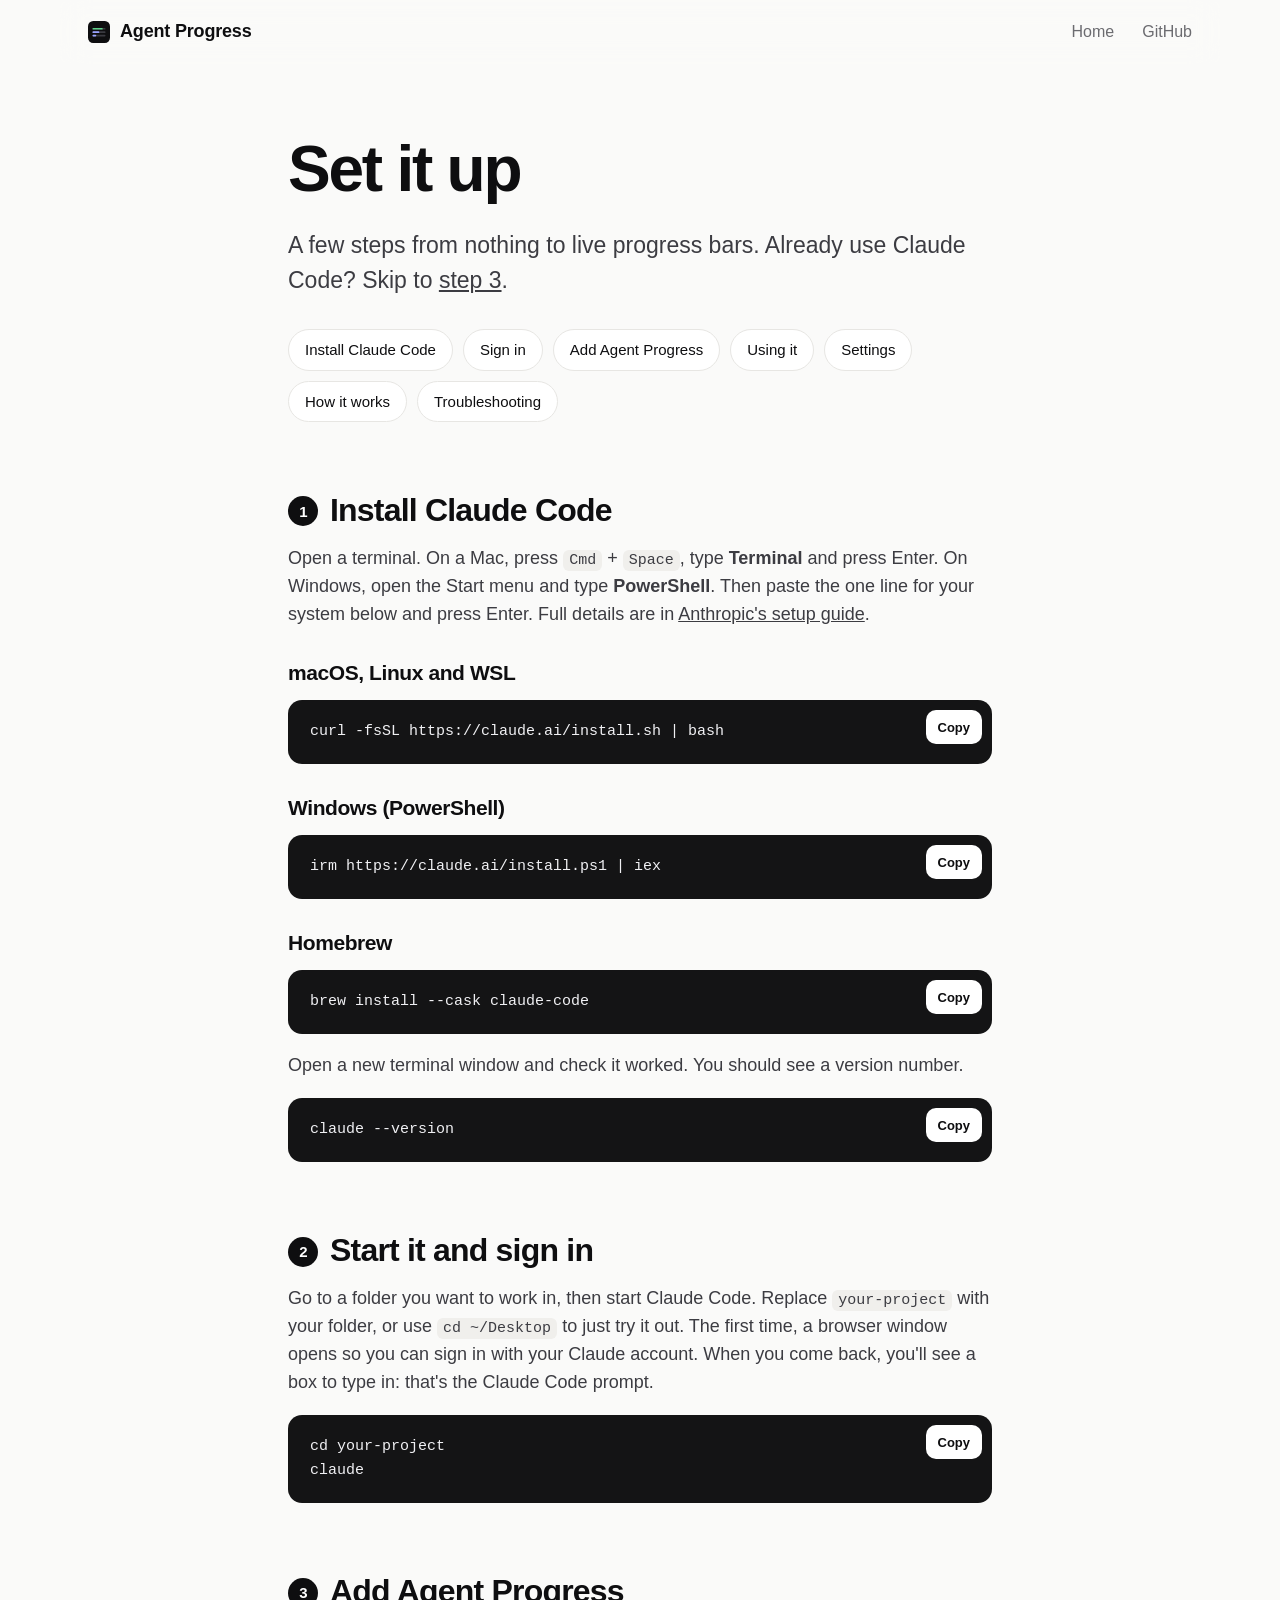
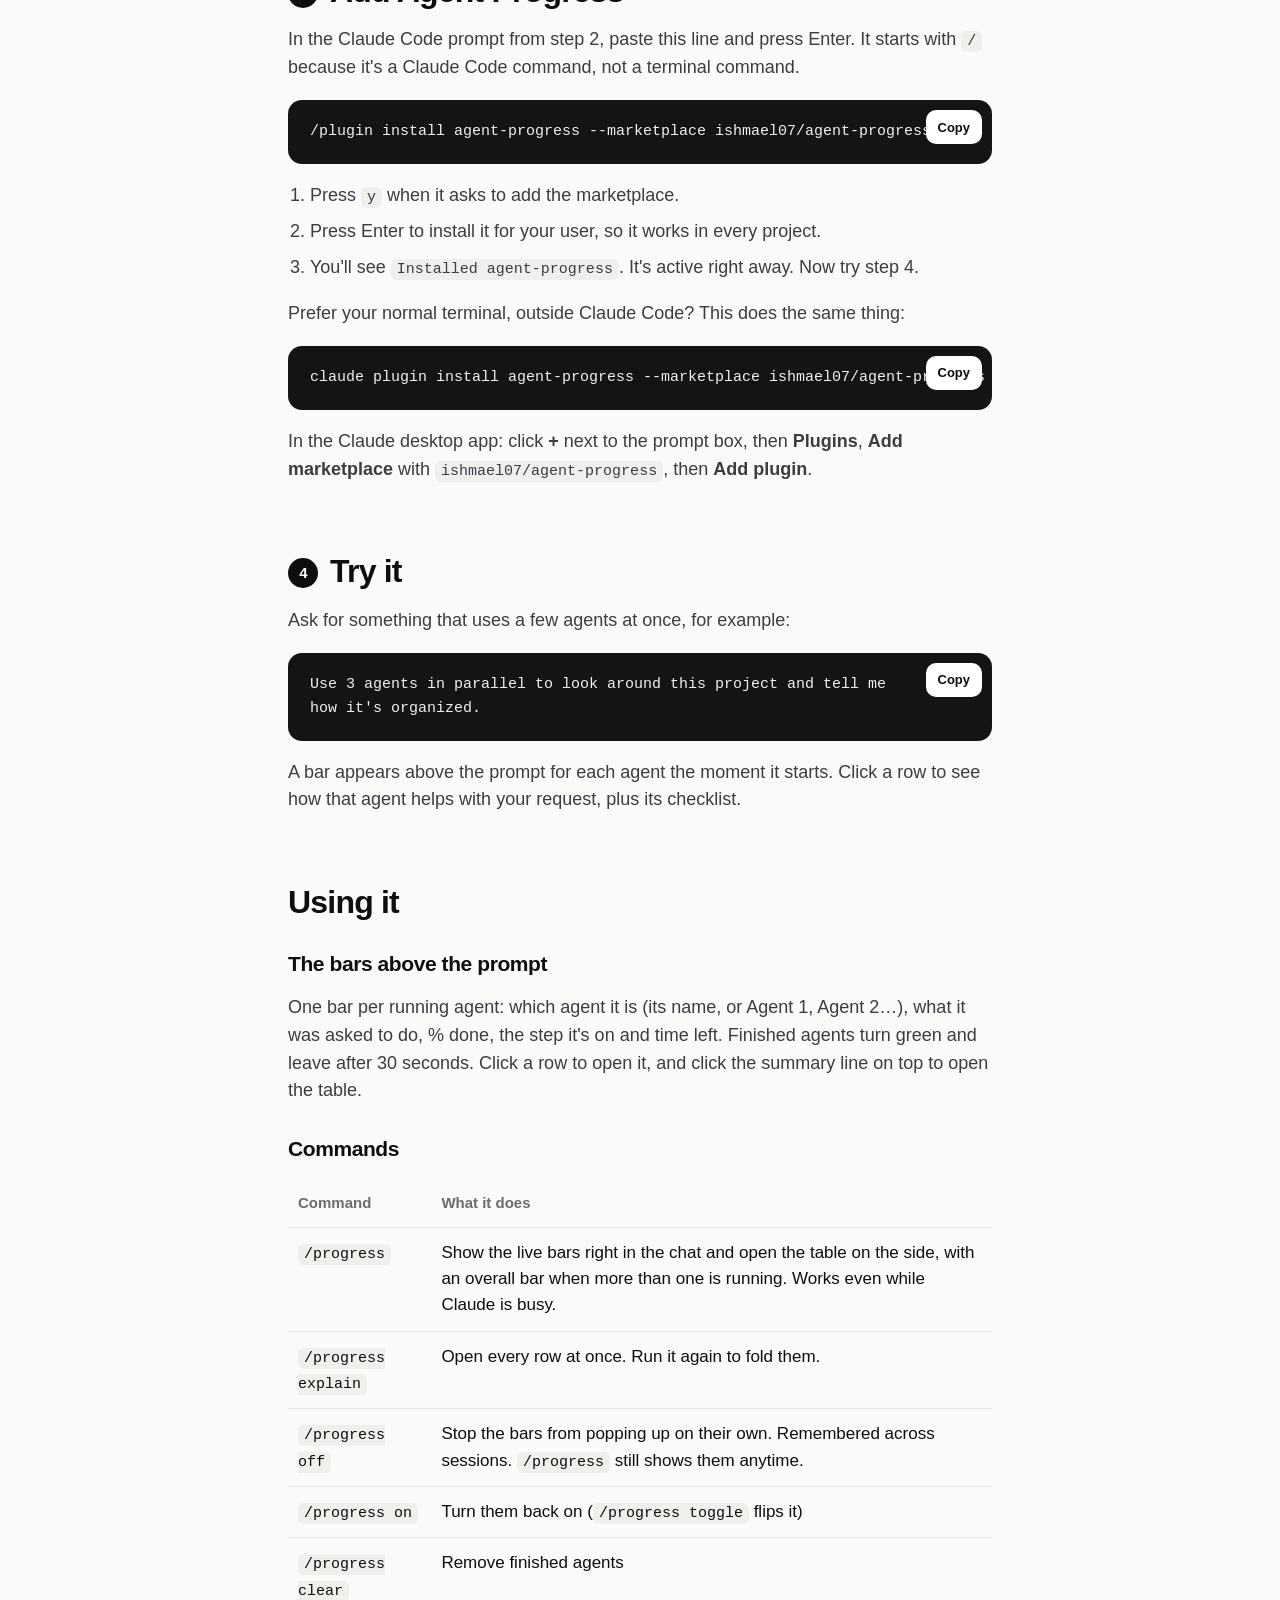
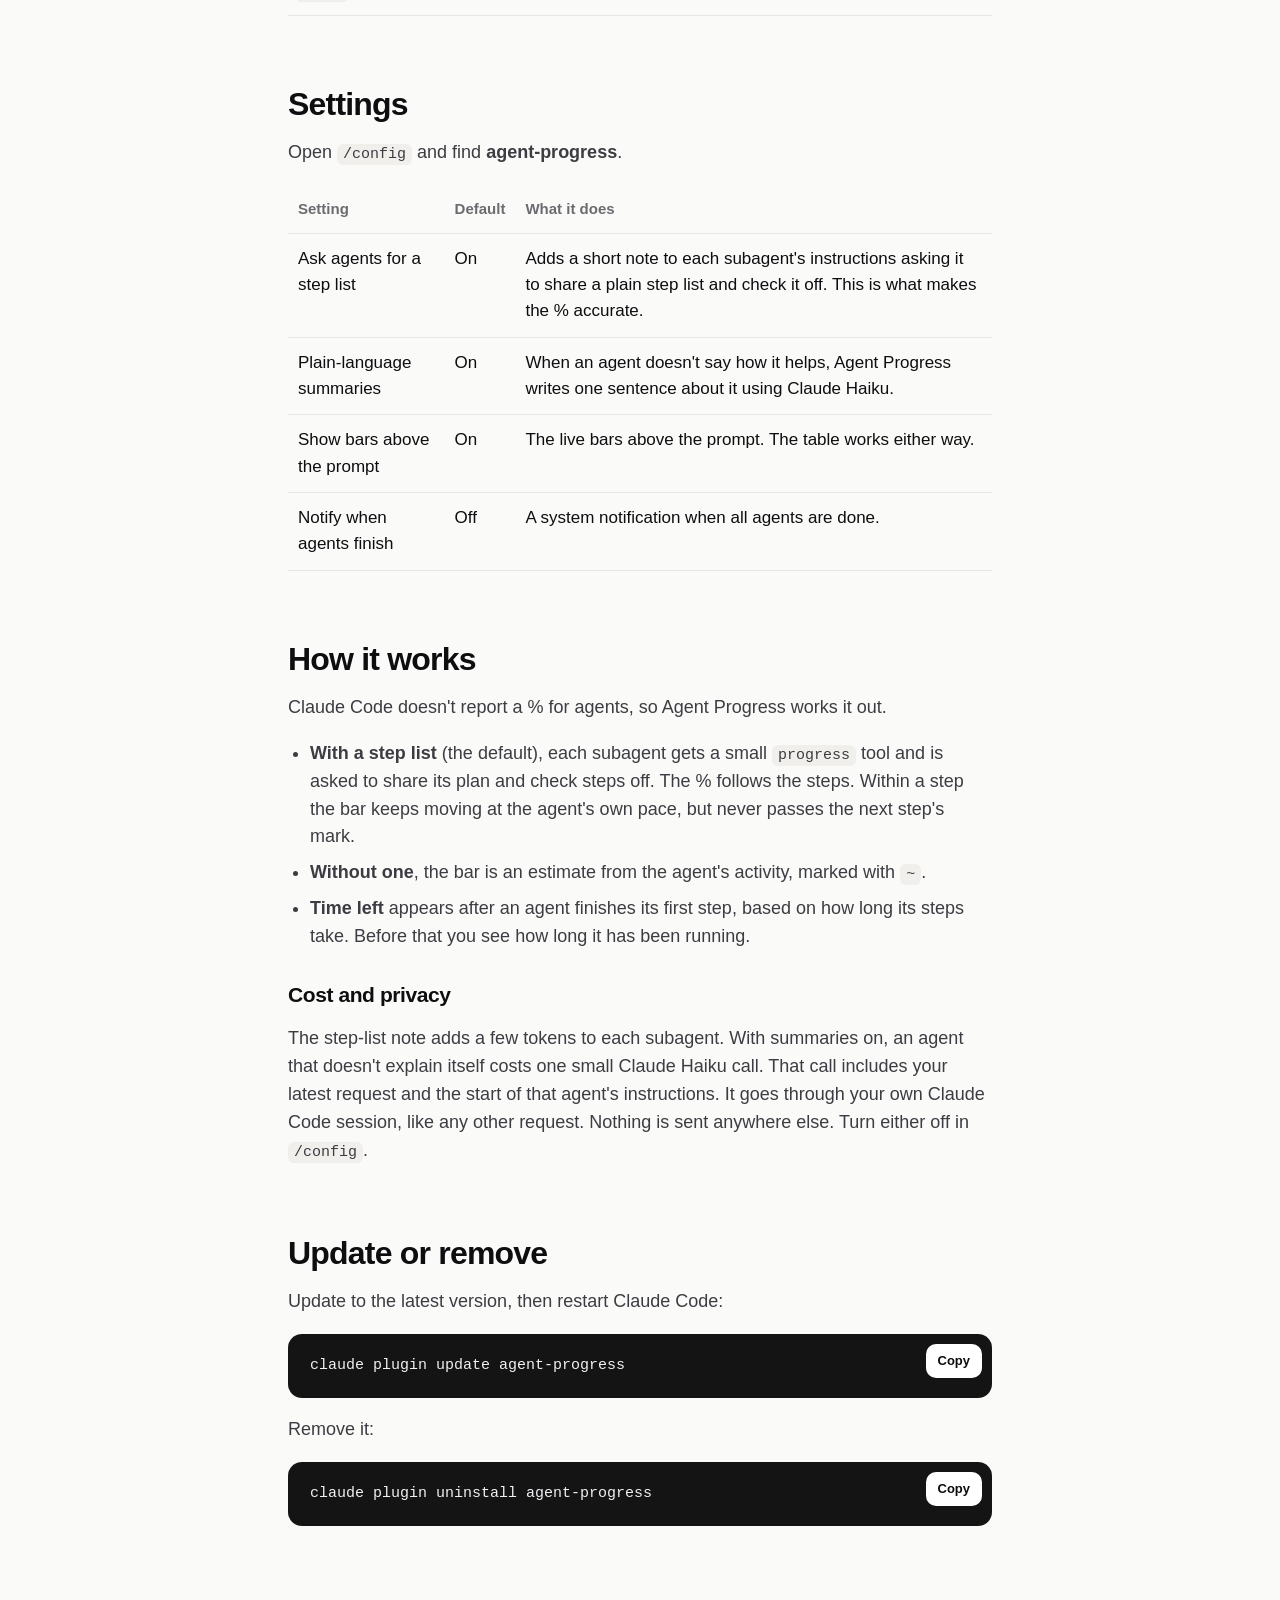
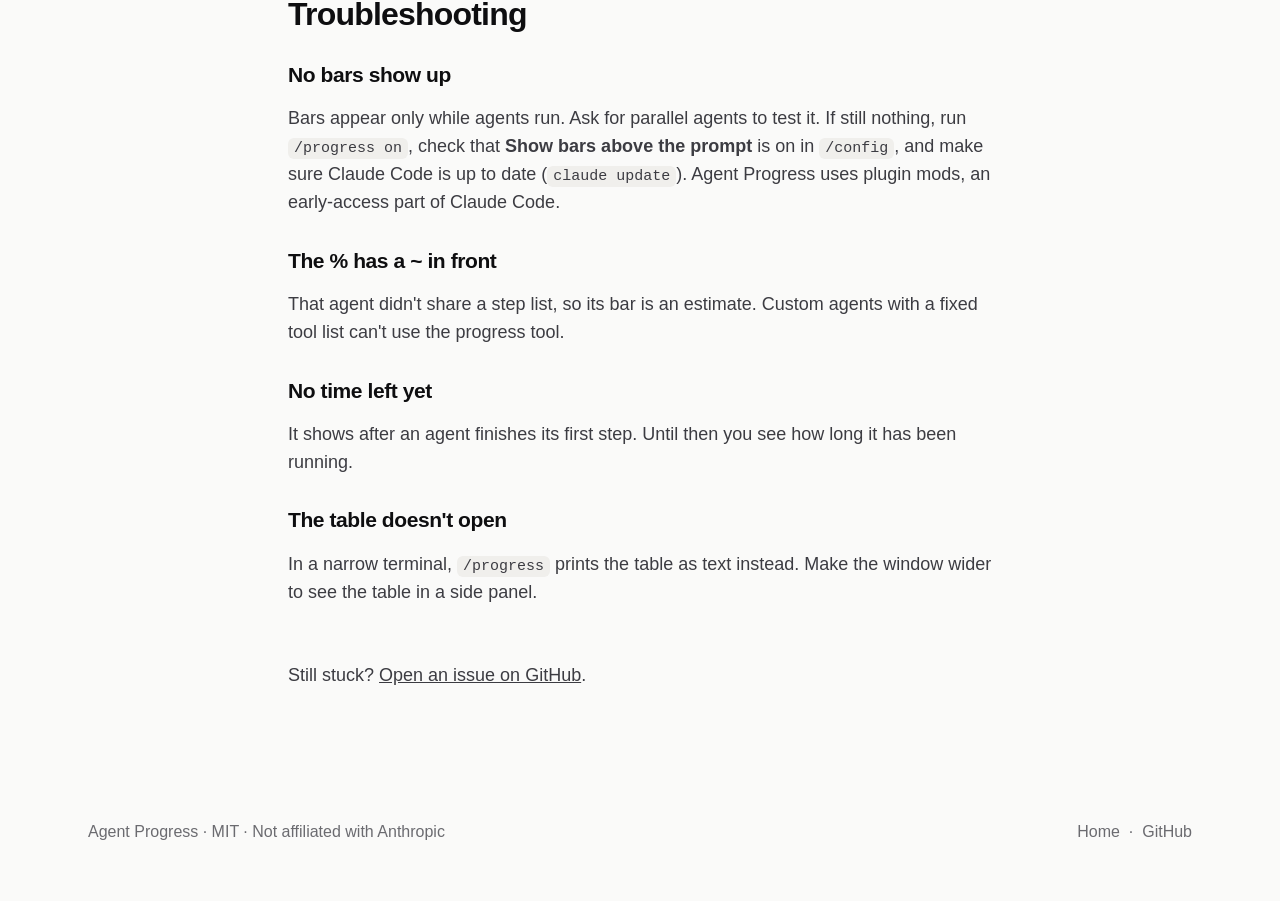
==== site/setup.html @ 8e09637d "Agent Progress 1.1.0 Labels for every agent, timestamps, a cleaner table that follows your terminal'" ====
<!doctype html>
<html lang="en">
<head>
  <meta charset="utf-8">
  <meta name="viewport" content="width=device-width, initial-scale=1">
  <title>Setup · Agent Progress</title>
  <meta name="description" content="Set up Agent Progress for Claude Code from scratch: install, try it, commands, settings and troubleshooting.">
  <link rel="icon" href="assets/mark.svg" type="image/svg+xml">
  <link rel="stylesheet" href="assets/style.css">
</head>
<body>
  <nav class="nav">
    <a class="brand" href="./"><img class="brand-mark" src="assets/mark.svg" alt=""> Agent Progress</a>
    <div class="nav-links">
      <a href="./">Home</a>
      <a href="https://github.com/ishmael07/agent-progress">GitHub</a>
    </div>
  </nav>

  <main class="doc">
    <h1 class="reveal">Set it up</h1>
    <p class="lede reveal d1">A few steps from nothing to live progress bars. Already use Claude Code? Skip to <a href="#add">step 3</a>.</p>
    <div class="toc reveal d2">
      <a href="#claude">Install Claude Code</a>
      <a href="#signin">Sign in</a>
      <a href="#add">Add Agent Progress</a>
      <a href="#use">Using it</a>
      <a href="#settings">Settings</a>
      <a href="#how">How it works</a>
      <a href="#help">Troubleshooting</a>
    </div>

    <h2 id="claude"><span class="step-n">1</span>Install Claude Code</h2>
    <p>Open a terminal. On a Mac, press <code>Cmd</code> + <code>Space</code>, type <b>Terminal</b> and press Enter. On Windows, open the Start menu and type <b>PowerShell</b>. Then paste the one line for your system below and press Enter. Full details are in <a href="https://code.claude.com/docs/en/setup">Anthropic's setup guide</a>.</p>
    <h3>macOS, Linux and WSL</h3>
    <pre><code>curl -fsSL https://claude.ai/install.sh | bash</code><button class="copy" data-copy>Copy</button></pre>
    <h3>Windows (PowerShell)</h3>
    <pre><code>irm https://claude.ai/install.ps1 | iex</code><button class="copy" data-copy>Copy</button></pre>
    <h3>Homebrew</h3>
    <pre><code>brew install --cask claude-code</code><button class="copy" data-copy>Copy</button></pre>
    <p>Open a new terminal window and check it worked. You should see a version number.</p>
    <pre><code>claude --version</code><button class="copy" data-copy>Copy</button></pre>

    <h2 id="signin"><span class="step-n">2</span>Start it and sign in</h2>
    <p>Go to a folder you want to work in, then start Claude Code. Replace <code>your-project</code> with your folder, or use <code>cd ~/Desktop</code> to just try it out. The first time, a browser window opens so you can sign in with your Claude account. When you come back, you'll see a box to type in: that's the Claude Code prompt.</p>
    <pre><code>cd your-project
claude</code><button class="copy" data-copy>Copy</button></pre>

    <h2 id="add"><span class="step-n">3</span>Add Agent Progress</h2>
    <p>In the Claude Code prompt from step 2, paste this line and press Enter. It starts with <code>/</code> because it's a Claude Code command, not a terminal command.</p>
    <pre><code>/plugin install agent-progress --marketplace ishmael07/agent-progress</code><button class="copy" data-copy>Copy</button></pre>
    <ol>
      <li>Press <code>y</code> when it asks to add the marketplace.</li>
      <li>Press Enter to install it for your user, so it works in every project.</li>
      <li>You'll see <code>Installed agent-progress</code>. It's active right away. Now try step 4.</li>
    </ol>
    <p>Prefer your normal terminal, outside Claude Code? This does the same thing:</p>
    <pre><code>claude plugin install agent-progress --marketplace ishmael07/agent-progress</code><button class="copy" data-copy>Copy</button></pre>
    <p>In the Claude desktop app: click <b>+</b> next to the prompt box, then <b>Plugins</b>, <b>Add marketplace</b> with <code>ishmael07/agent-progress</code>, then <b>Add plugin</b>.</p>

    <h2 id="try"><span class="step-n">4</span>Try it</h2>
    <p>Ask for something that uses a few agents at once, for example:</p>
    <pre class="wrap-text"><code>Use 3 agents in parallel to look around this project and tell me how it's organized.</code><button class="copy" data-copy>Copy</button></pre>
    <p>A bar appears above the prompt for each agent the moment it starts. Click a row to see how that agent helps with your request, plus its checklist.</p>

    <h2 id="use">Using it</h2>
    <h3>The bars above the prompt</h3>
    <p>One bar per running agent: which agent it is (its name, or Agent 1, Agent 2…), what it was asked to do, % done, the step it's on and time left. Finished agents turn green and leave after 30 seconds. Click a row to open it, and click the summary line on top to open the table.</p>
    <h3>Commands</h3>
    <table>
      <tr><th>Command</th><th>What it does</th></tr>
      <tr><td><code>/progress</code></td><td>Show the live bars right in the chat and open the table on the side, with an overall bar when more than one is running. Works even while Claude is busy.</td></tr>
      <tr><td><code>/progress explain</code></td><td>Open every row at once. Run it again to fold them.</td></tr>
      <tr><td><code>/progress off</code></td><td>Stop the bars from popping up on their own. Remembered across sessions. <code>/progress</code> still shows them anytime.</td></tr>
      <tr><td><code>/progress on</code></td><td>Turn them back on (<code>/progress toggle</code> flips it)</td></tr>
      <tr><td><code>/progress clear</code></td><td>Remove finished agents</td></tr>
    </table>

    <h2 id="settings">Settings</h2>
    <p>Open <code>/config</code> and find <b>agent-progress</b>.</p>
    <table>
      <tr><th>Setting</th><th>Default</th><th>What it does</th></tr>
      <tr><td>Ask agents for a step list</td><td>On</td><td>Adds a short note to each subagent's instructions asking it to share a plain step list and check it off. This is what makes the % accurate.</td></tr>
      <tr><td>Plain-language summaries</td><td>On</td><td>When an agent doesn't say how it helps, Agent Progress writes one sentence about it using Claude Haiku.</td></tr>
      <tr><td>Show bars above the prompt</td><td>On</td><td>The live bars above the prompt. The table works either way.</td></tr>
      <tr><td>Notify when agents finish</td><td>Off</td><td>A system notification when all agents are done.</td></tr>
    </table>

    <h2 id="how">How it works</h2>
    <p>Claude Code doesn't report a % for agents, so Agent Progress works it out.</p>
    <ul>
      <li><b>With a step list</b> (the default), each subagent gets a small <code>progress</code> tool and is asked to share its plan and check steps off. The % follows the steps. Within a step the bar keeps moving at the agent's own pace, but never passes the next step's mark.</li>
      <li><b>Without one</b>, the bar is an estimate from the agent's activity, marked with <code>~</code>.</li>
      <li><b>Time left</b> appears after an agent finishes its first step, based on how long its steps take. Before that you see how long it has been running.</li>
    </ul>
    <h3>Cost and privacy</h3>
    <p>The step-list note adds a few tokens to each subagent. With summaries on, an agent that doesn't explain itself costs one small Claude Haiku call. That call includes your latest request and the start of that agent's instructions. It goes through your own Claude Code session, like any other request. Nothing is sent anywhere else. Turn either off in <code>/config</code>.</p>

    <h2 id="update">Update or remove</h2>
    <p>Update to the latest version, then restart Claude Code:</p>
    <pre><code>claude plugin update agent-progress</code><button class="copy" data-copy>Copy</button></pre>
    <p>Remove it:</p>
    <pre><code>claude plugin uninstall agent-progress</code><button class="copy" data-copy>Copy</button></pre>

    <h2 id="help">Troubleshooting</h2>
    <h3>No bars show up</h3>
    <p>Bars appear only while agents run. Ask for parallel agents to test it. If still nothing, run <code>/progress on</code>, check that <b>Show bars above the prompt</b> is on in <code>/config</code>, and make sure Claude Code is up to date (<code>claude update</code>). Agent Progress uses plugin mods, an early-access part of Claude Code.</p>
    <h3>The % has a ~ in front</h3>
    <p>That agent didn't share a step list, so its bar is an estimate. Custom agents with a fixed tool list can't use the progress tool.</p>
    <h3>No time left yet</h3>
    <p>It shows after an agent finishes its first step. Until then you see how long it has been running.</p>
    <h3>The table doesn't open</h3>
    <p>In a narrow terminal, <code>/progress</code> prints the table as text instead. Make the window wider to see the table in a side panel.</p>
    <p style="margin-top:56px">Still stuck? <a href="https://github.com/ishmael07/agent-progress/issues">Open an issue on GitHub</a>.</p>
  </main>

  <footer>
    <div class="wrap">
      <span>Agent Progress · MIT · Not affiliated with Anthropic</span>
      <span><a href="./">Home</a> &nbsp;·&nbsp; <a href="https://github.com/ishmael07/agent-progress">GitHub</a></span>
    </div>
  </footer>
  <script src="assets/site.js"></script>
</body>
</html>
---- site/assets/style.css ----
/* Agent Progress — site styles. Light, quiet, big type; the terminal is the only dark thing. */

:root {
  --bg: #fafaf9;
  --ink: #0e0e10;
  --muted: #6b6b70;
  --line: #e7e6e3;
  --accent: #4b5bff;
  --accent-ink: #ffffff;
  --card: #ffffff;
  --term: #141415;
  --term-bar: #232325;
  --t-text: #e8e8ea;
  --t-dim: #8d8d94;
  --t-faint: #5c5c63;
  --t-track: #3a3a40;
  --t-blue: #9aa2ff;
  --t-green: #5fd28b;
  --t-amber: #f2c14e;
  --t-red: #ff7a7a;
  --radius: 14px;
  --sans: -apple-system, BlinkMacSystemFont, "SF Pro Display", "Inter", "Segoe UI", Roboto, sans-serif;
  --mono: ui-monospace, "SF Mono", SFMono-Regular, Menlo, Consolas, monospace;
  --ease: cubic-bezier(0.22, 1, 0.36, 1);
}

* { box-sizing: border-box; }
html { scroll-behavior: smooth; -webkit-text-size-adjust: 100%; }
body {
  margin: 0;
  background: var(--bg);
  color: var(--ink);
  font: 18px/1.55 var(--sans);
  -webkit-font-smoothing: antialiased;
  text-rendering: optimizeLegibility;
}
a { color: inherit; }
img { max-width: 100%; display: block; }
::selection { background: rgba(75, 91, 255, 0.18); }

/* ---------- nav ---------- */
.nav {
  position: sticky; top: 0; z-index: 20;
  display: flex; align-items: center; justify-content: space-between;
  max-width: 1160px; margin: 0 auto; padding: 18px 28px;
  background: rgba(250, 250, 249, 0.82);
  backdrop-filter: saturate(180%) blur(14px);
  -webkit-backdrop-filter: saturate(180%) blur(14px);
}
.brand { display: flex; align-items: center; gap: 10px; font-weight: 650; text-decoration: none; letter-spacing: -0.01em; white-space: nowrap; }
.brand-mark { width: 22px; height: 22px; }
.nav-links { display: flex; gap: 28px; font-size: 16px; }
.nav-links a { text-decoration: none; color: var(--muted); transition: color 0.2s; }
.nav-links a:hover { color: var(--ink); }

/* ---------- layout ---------- */
.wrap { max-width: 1160px; margin: 0 auto; padding-left: 28px; padding-right: 28px; }
section { padding: 120px 0; }
.center { text-align: center; }

h1, h2, h3 { margin: 0; letter-spacing: -0.035em; line-height: 1.04; font-weight: 680; }
h1 { font-size: clamp(46px, 7.4vw, 92px); }
h2 { font-size: clamp(36px, 5vw, 60px); }
h3 { font-size: 28px; letter-spacing: -0.02em; line-height: 1.15; }
.lede { font-size: clamp(19px, 2vw, 23px); color: var(--muted); max-width: 680px; margin: 26px auto 0; line-height: 1.5; }

/* ---------- hero ---------- */
.hero { padding: 72px 0 40px; }
.hero h1 .soft { color: var(--muted); }
.actions { display: flex; gap: 14px; justify-content: center; flex-wrap: wrap; margin-top: 40px; }
.btn {
  display: inline-flex; align-items: center; gap: 10px;
  height: 52px; padding: 0 26px; border-radius: 999px;
  font: 600 17px/1 var(--sans); text-decoration: none; cursor: pointer;
  border: 1px solid transparent;
  transition: transform 0.25s var(--ease), box-shadow 0.25s var(--ease), background 0.2s;
}
.btn:hover { transform: translateY(-1px); }
.btn:active { transform: translateY(0) scale(0.98); }
.btn-primary { background: var(--ink); color: #fff; box-shadow: 0 6px 20px rgba(14, 14, 16, 0.18); }
.btn-primary:hover { box-shadow: 0 10px 28px rgba(14, 14, 16, 0.22); }
.btn-ghost { background: var(--card); border-color: var(--line); color: var(--ink); }
.btn svg { width: 18px; height: 18px; }

/* ---------- the terminal ---------- */
.stage { position: relative; margin: 64px auto 0; max-width: 1120px; }
.stage::before {
  content: ""; position: absolute; inset: 8% 6% -6%;
  background: radial-gradient(60% 60% at 50% 40%, rgba(75, 91, 255, 0.16), transparent 70%);
  filter: blur(30px); z-index: -1;
}
.term {
  background: var(--term);
  border-radius: 16px;
  box-shadow: 0 1px 0 rgba(255,255,255,0.06) inset, 0 40px 90px -20px rgba(14, 14, 16, 0.42), 0 0 0 1px rgba(14,14,16,0.08);
  overflow: hidden;
  color: var(--t-text);
  font: 13.5px/1.62 var(--mono);
  text-align: left;
}
.term-bar {
  height: 40px; display: flex; align-items: center; position: relative;
  background: var(--term-bar);
  border-bottom: 1px solid rgba(0,0,0,0.5);
}
.lights { display: flex; gap: 8px; padding-left: 16px; }
.lights i { width: 12px; height: 12px; border-radius: 50%; display: block; }
.lights i:nth-child(1) { background: #ff5f57; }
.lights i:nth-child(2) { background: #febc2e; }
.lights i:nth-child(3) { background: #28c840; }
.term-title { position: absolute; left: 0; right: 0; text-align: center; font: 500 13px var(--sans); color: #a4a4aa; pointer-events: none; }

.term-body { display: grid; grid-template-columns: 1fr; height: 520px; }
.term-body.split { grid-template-columns: minmax(0, 1.25fr) minmax(0, 1fr); }
.col { padding: 18px 20px; min-width: 0; display: flex; flex-direction: column; }
.col + .col { border-left: 1px solid #2f2f34; }
.log { flex: 1; overflow: hidden; display: flex; flex-direction: column; justify-content: flex-end; gap: 10px; }
.log .ln { opacity: 0; transform: translateY(6px); transition: opacity 0.5s var(--ease), transform 0.5s var(--ease); white-space: pre-wrap; }
.log .ln.in { opacity: 1; transform: none; }
.ln .dot { color: var(--t-green); }
.ln .you { color: var(--t-text); }
.ln .tree { color: var(--t-dim); }
.ln b { font-weight: 650; }

.band { margin-top: 14px; min-height: 0; }
.prompt { margin-top: 12px; padding-top: 10px; border-top: 1px solid #333338; color: var(--t-dim); display: flex; gap: 8px; }
.caret { display: inline-block; width: 8px; height: 17px; background: #cfcfd4; vertical-align: -3px; animation: blink 1.1s steps(1) infinite; }
@keyframes blink { 50% { opacity: 0; } }

.r { white-space: pre; overflow: hidden; text-overflow: ellipsis; cursor: pointer; border-radius: 6px; padding: 0 4px; margin: 0 -4px; transition: background 0.15s; }
.r:hover { background: rgba(255,255,255,0.05); }
.r.hot { background: rgba(255,255,255,0.08); }
.sub { white-space: pre-wrap; padding-left: 2ch; color: var(--t-text); }
.sub i { color: #d7d7dc; }
.head { color: var(--t-dim); white-space: pre; cursor: pointer; }

.pbar { display: inline-block; height: 1.08em; vertical-align: -0.2em; background: var(--t-track); position: relative; overflow: hidden; }
.pfill { display: block; height: 100%; background: currentColor; position: relative; overflow: hidden; transition: width 0.25s linear; }
.pfill.moving::after { content: ""; position: absolute; inset: 0; width: 40%; background: linear-gradient(90deg, transparent, rgba(0,0,0,0.28), transparent); animation: glint 1.6s linear infinite; }
@keyframes glint { from { transform: translateX(-100%); } to { transform: translateX(250%); } }
.c-blue { color: var(--t-blue); } .c-green { color: var(--t-green); } .c-amber { color: var(--t-amber); }
.c-red { color: var(--t-red); } .c-dim { color: var(--t-dim); } .c-faint { color: var(--t-faint); } .c-track { color: var(--t-track); }
.c-bold { font-weight: 650; color: #f4f4f6; }

.pane-h { display: flex; justify-content: space-between; font-weight: 650; color: #f4f4f6; }
.pane-h span { color: var(--t-dim); font-weight: 400; }
.rule { height: 1px; background: #34343a; margin: 8px 0 14px; }
.card { margin-bottom: 14px; }
.card .r { display: flex; justify-content: space-between; gap: 12px; }
.card .t { overflow: hidden; text-overflow: ellipsis; }
.card .line2 { white-space: pre; padding-left: 4ch; overflow: hidden; }
.card .detail { padding-left: 4ch; white-space: pre-wrap; }

.toast {
  position: absolute; right: 18px; bottom: 18px;
  background: #2b2b30; color: #ededf0; border: 1px solid #3b3b42;
  border-radius: 10px; padding: 9px 14px; font: 13px var(--mono);
  opacity: 0; transform: translateY(8px); transition: opacity 0.45s var(--ease), transform 0.45s var(--ease);
  box-shadow: 0 10px 30px rgba(0,0,0,0.35);
}
.toast.on { opacity: 1; transform: none; }
.term-wrap { position: relative; }

.cursor {
  position: absolute; width: 18px; height: 18px; pointer-events: none; z-index: 3;
  opacity: 0; transition: opacity 0.3s, transform 0.9s var(--ease);
  filter: drop-shadow(0 2px 3px rgba(0,0,0,0.5));
}
.cursor.on { opacity: 1; }
.ripple { position: absolute; width: 26px; height: 26px; margin: -13px 0 0 -13px; border-radius: 50%; border: 2px solid rgba(255,255,255,0.7); pointer-events: none; animation: ripple 0.6s var(--ease) forwards; z-index: 3; }
@keyframes ripple { from { transform: scale(0.3); opacity: 1; } to { transform: scale(1.6); opacity: 0; } }

/* ---------- features ---------- */
.features { display: grid; grid-template-columns: repeat(3, 1fr); gap: 56px; margin-top: 72px; text-align: left; }
.feature .num { font: 600 15px var(--mono); color: var(--accent); }
.feature h3 { margin-top: 14px; }
.feature p { color: var(--muted); margin: 14px 0 0; font-size: 18px; }

/* ---------- commands ---------- */
.cmds { max-width: 860px; margin: 56px auto 0; text-align: left; border-top: 1px solid var(--line); }
.cmdrow { display: grid; grid-template-columns: 220px 1fr; gap: 28px; align-items: baseline; padding: 20px 4px; border-bottom: 1px solid var(--line); font-size: 18px; color: #3c3c42; }
.cmdrow code { justify-self: start; font: 15.5px var(--mono); color: var(--ink); background: #efeeeb; padding: 5px 11px; border-radius: 8px; }
.cmdrow code.click { font-family: var(--sans); font-weight: 600; }
.cmdrow code.inline { padding: 2px 7px; font-size: 14.5px; }

/* ---------- before / after ---------- */
.versions { display: grid; grid-template-columns: 1fr 1fr; gap: 28px; margin-top: 64px; align-items: start; }
.shot { background: var(--card); border: 1px solid var(--line); border-radius: 20px; padding: 14px; box-shadow: 0 20px 50px -30px rgba(14,14,16,0.25); }
.shot img { border-radius: 10px; width: 100%; }
.shot .tag { display: flex; justify-content: space-between; align-items: baseline; padding: 6px 6px 14px; }
.shot .tag b { font-size: 22px; letter-spacing: -0.02em; }
.shot .tag span { color: var(--muted); font-size: 16px; }
.changes { max-width: 760px; margin: 56px auto 0; display: grid; gap: 18px; text-align: left; }
.changes div { display: grid; grid-template-columns: 28px 1fr; gap: 10px; font-size: 19px; }
.changes div::before { content: "✓"; color: var(--accent); font-weight: 700; }
.changes span { color: var(--muted); }

/* ---------- install ---------- */
.install { background: var(--ink); color: #fff; border-radius: 32px; padding: 88px 56px; margin: 0 28px; }
.install h2 { color: #fff; }
.install .lede { color: #a7a7ae; }
.cmd {
  display: flex; align-items: center; gap: 14px; justify-content: space-between;
  max-width: 940px; margin: 44px auto 0; padding: 16px 16px 16px 24px;
  background: #1d1d21; border: 1px solid #2f2f35; border-radius: 16px;
  font: 16px var(--mono); color: #f0f0f3; text-align: left;
}
.cmd code { overflow-x: auto; white-space: nowrap; scrollbar-width: none; }
.cmd code::-webkit-scrollbar { display: none; }
.cmd .p { color: #7f86ff; margin-right: 10px; user-select: none; }
.copy {
  flex: none; height: 42px; padding: 0 18px; border-radius: 10px; border: 0; cursor: pointer;
  background: #fff; color: var(--ink); font: 600 15px var(--sans);
  transition: transform 0.2s var(--ease), background 0.2s;
}
.copy:hover { transform: translateY(-1px); }
.copy.done { background: var(--t-green); color: #08240f; }
.steps { display: grid; grid-template-columns: repeat(3, 1fr); gap: 28px; max-width: 900px; margin: 56px auto 0; text-align: left; }
.steps div { border-top: 1px solid #2f2f35; padding-top: 18px; color: #c9c9cf; font-size: 17px; }
.steps b { display: block; color: #fff; font-size: 19px; margin-bottom: 6px; }
.install .more { margin-top: 44px; color: #a7a7ae; }
.install .more a { color: #fff; }

/* ---------- footer ---------- */
footer { padding: 72px 28px 56px; color: var(--muted); font-size: 16px; }
footer .wrap { display: flex; justify-content: space-between; gap: 20px; flex-wrap: wrap; }
footer a { color: var(--muted); text-decoration: none; }
footer a:hover { color: var(--ink); }

/* ---------- setup page ---------- */
.doc { max-width: 760px; margin: 0 auto; padding: 72px 28px 40px; }
.doc h1 { font-size: clamp(40px, 6vw, 64px); }
.doc .lede { margin-left: 0; }
.doc h2 { font-size: 32px; letter-spacing: -0.025em; margin: 72px 0 18px; }
.doc h3 { font-size: 21px; margin: 32px 0 10px; }
.doc p, .doc li { color: #3c3c42; }
.doc ol, .doc ul { padding-left: 22px; }
.doc li { margin: 8px 0; }
.doc code { font: 15px var(--mono); background: #f0efec; padding: 2px 6px; border-radius: 6px; }
.doc pre { position: relative; background: var(--term); color: #f0f0f3; border-radius: 14px; padding: 20px 96px 20px 22px; overflow-x: auto; font: 15px/1.6 var(--mono); }
.doc pre.wrap-text { white-space: pre-wrap; }
.doc pre code { background: none; padding: 0; color: inherit; }
.doc pre .copy { position: absolute; right: 10px; top: 10px; height: 34px; padding: 0 12px; font-size: 13px; }
.doc table { width: 100%; border-collapse: collapse; margin: 18px 0; font-size: 17px; }
.doc th, .doc td { text-align: left; padding: 12px 10px; border-bottom: 1px solid var(--line); vertical-align: top; }
.doc th { color: var(--muted); font-weight: 600; font-size: 15px; }
.doc .step-n { display: inline-flex; width: 30px; height: 30px; border-radius: 50%; background: var(--ink); color: #fff; align-items: center; justify-content: center; font: 600 15px var(--sans); margin-right: 12px; vertical-align: 4px; }
.toc { display: flex; flex-wrap: wrap; gap: 10px; margin-top: 32px; }
.toc a { text-decoration: none; border: 1px solid var(--line); background: var(--card); border-radius: 999px; padding: 8px 16px; font-size: 15px; color: var(--ink); transition: border-color 0.2s; }
.toc a:hover { border-color: #c9c8c3; }

/* ---------- reveal ---------- */
.reveal { opacity: 0; transform: translateY(26px); transition: opacity 0.9s var(--ease), transform 0.9s var(--ease); }
.reveal.in { opacity: 1; transform: none; }
.reveal.d1 { transition-delay: 0.08s; } .reveal.d2 { transition-delay: 0.16s; } .reveal.d3 { transition-delay: 0.24s; }
.hero .w { display: inline-block; opacity: 0; transform: translateY(0.4em); filter: blur(6px); transition: opacity 0.8s var(--ease), transform 0.8s var(--ease), filter 0.8s var(--ease); }
.hero.in .w { opacity: 1; transform: none; filter: none; }

/* ---------- small screens ---------- */
@media (max-width: 900px) {
  section { padding: 88px 0; }
  .features, .versions, .steps { grid-template-columns: 1fr; gap: 36px; }
  .install { padding: 64px 24px; margin: 0 14px; border-radius: 26px; }
  .term-body { height: 460px; }
  .term { font-size: 12px; }
  .nav-links { gap: 18px; }
}
/* phones */
.term-body:not(.split) .pane-col { display: none; }
@media (max-width: 560px) {
  .nav { padding: 14px 18px; }
  .nav-links { gap: 14px; font-size: 15px; }
  section { padding: 64px 0; }
  .wrap { padding-left: 18px; padding-right: 18px; }
  .term { font-size: 11px; }
  .col { padding: 14px; }
  .term-body { height: 420px; }
  .cmd { flex-direction: column; align-items: stretch; padding: 16px; }
  .cmd code { white-space: normal; word-break: break-all; font-size: 13px; }
  .copy { width: 100%; }
  .shot { padding: 10px; border-radius: 16px; }
  .versions { gap: 20px; }
  .cmdrow { grid-template-columns: 1fr; gap: 8px; padding: 16px 2px; font-size: 17px; }
}
@media (prefers-reduced-motion: reduce) {
  html { scroll-behavior: auto; }
  .reveal, .hero .w, .log .ln { opacity: 1 !important; transform: none !important; filter: none !important; transition: none !important; }
  .caret { animation: none; }
}
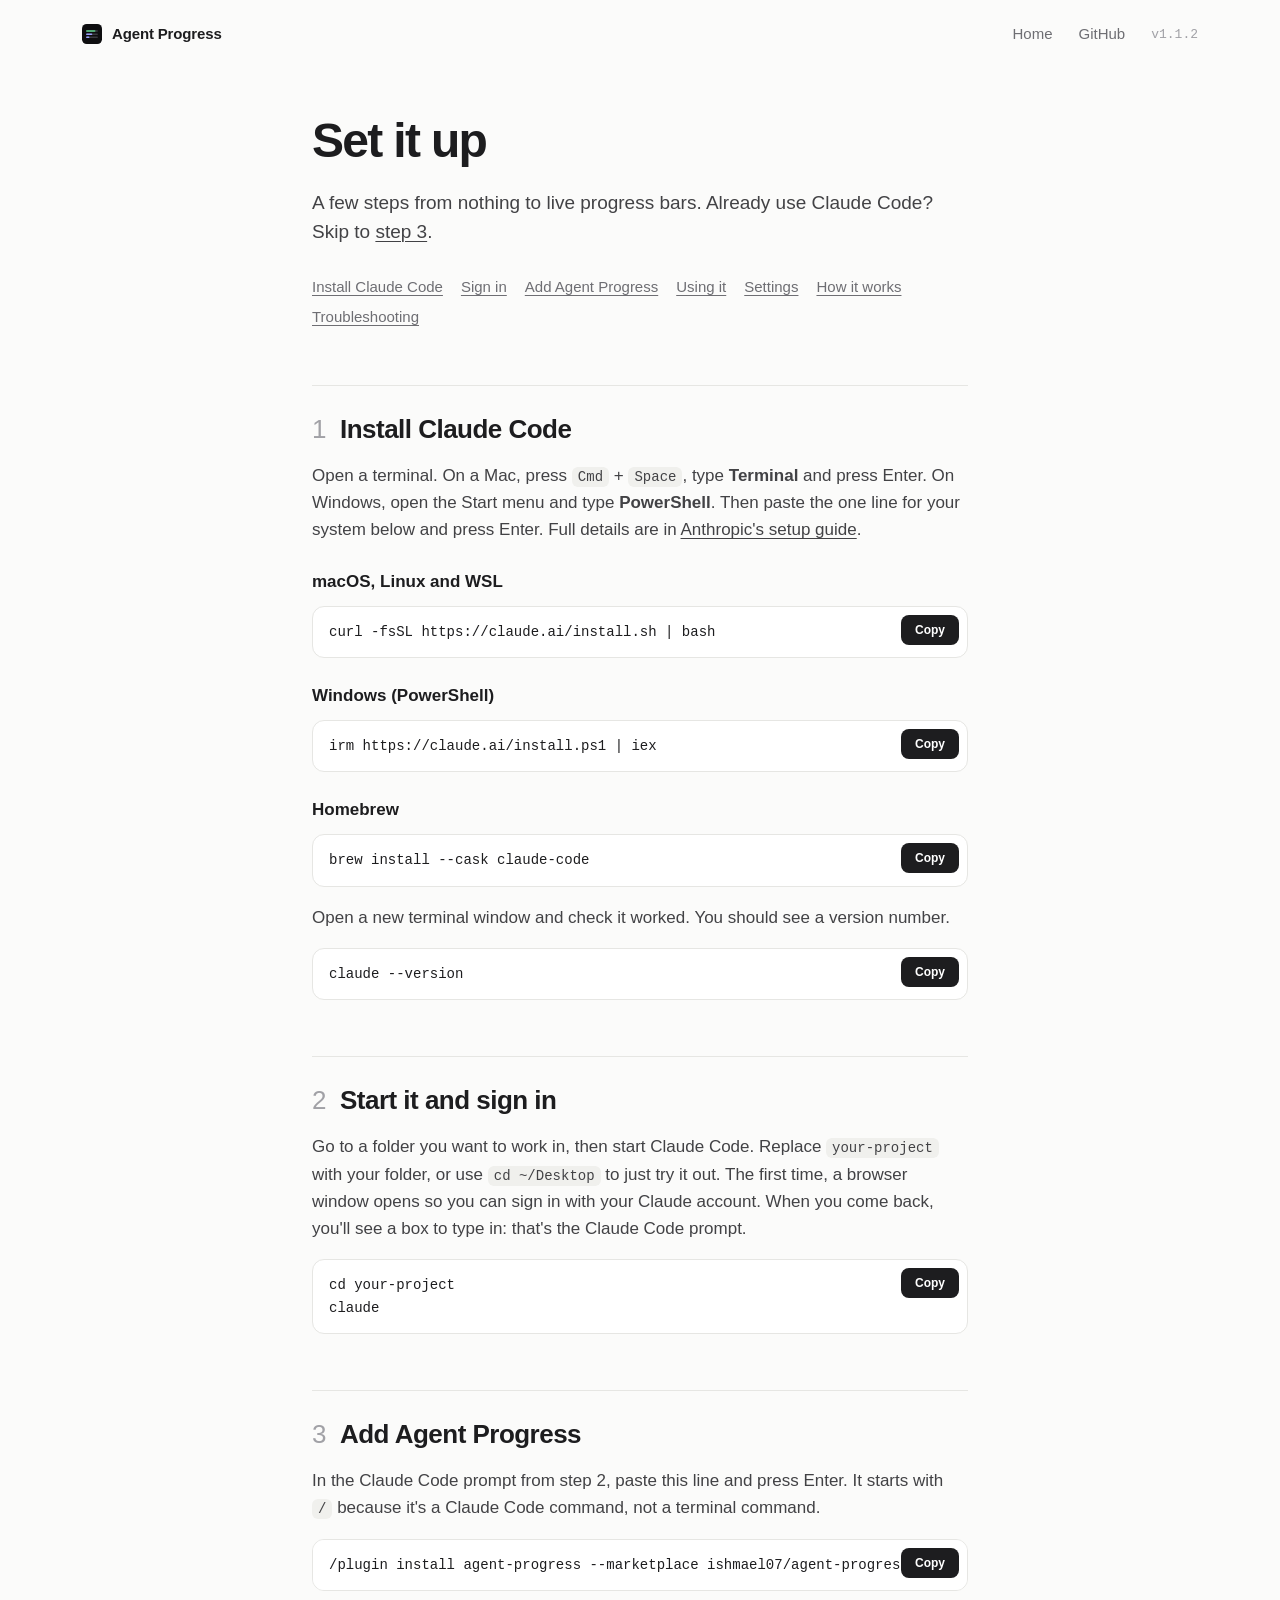
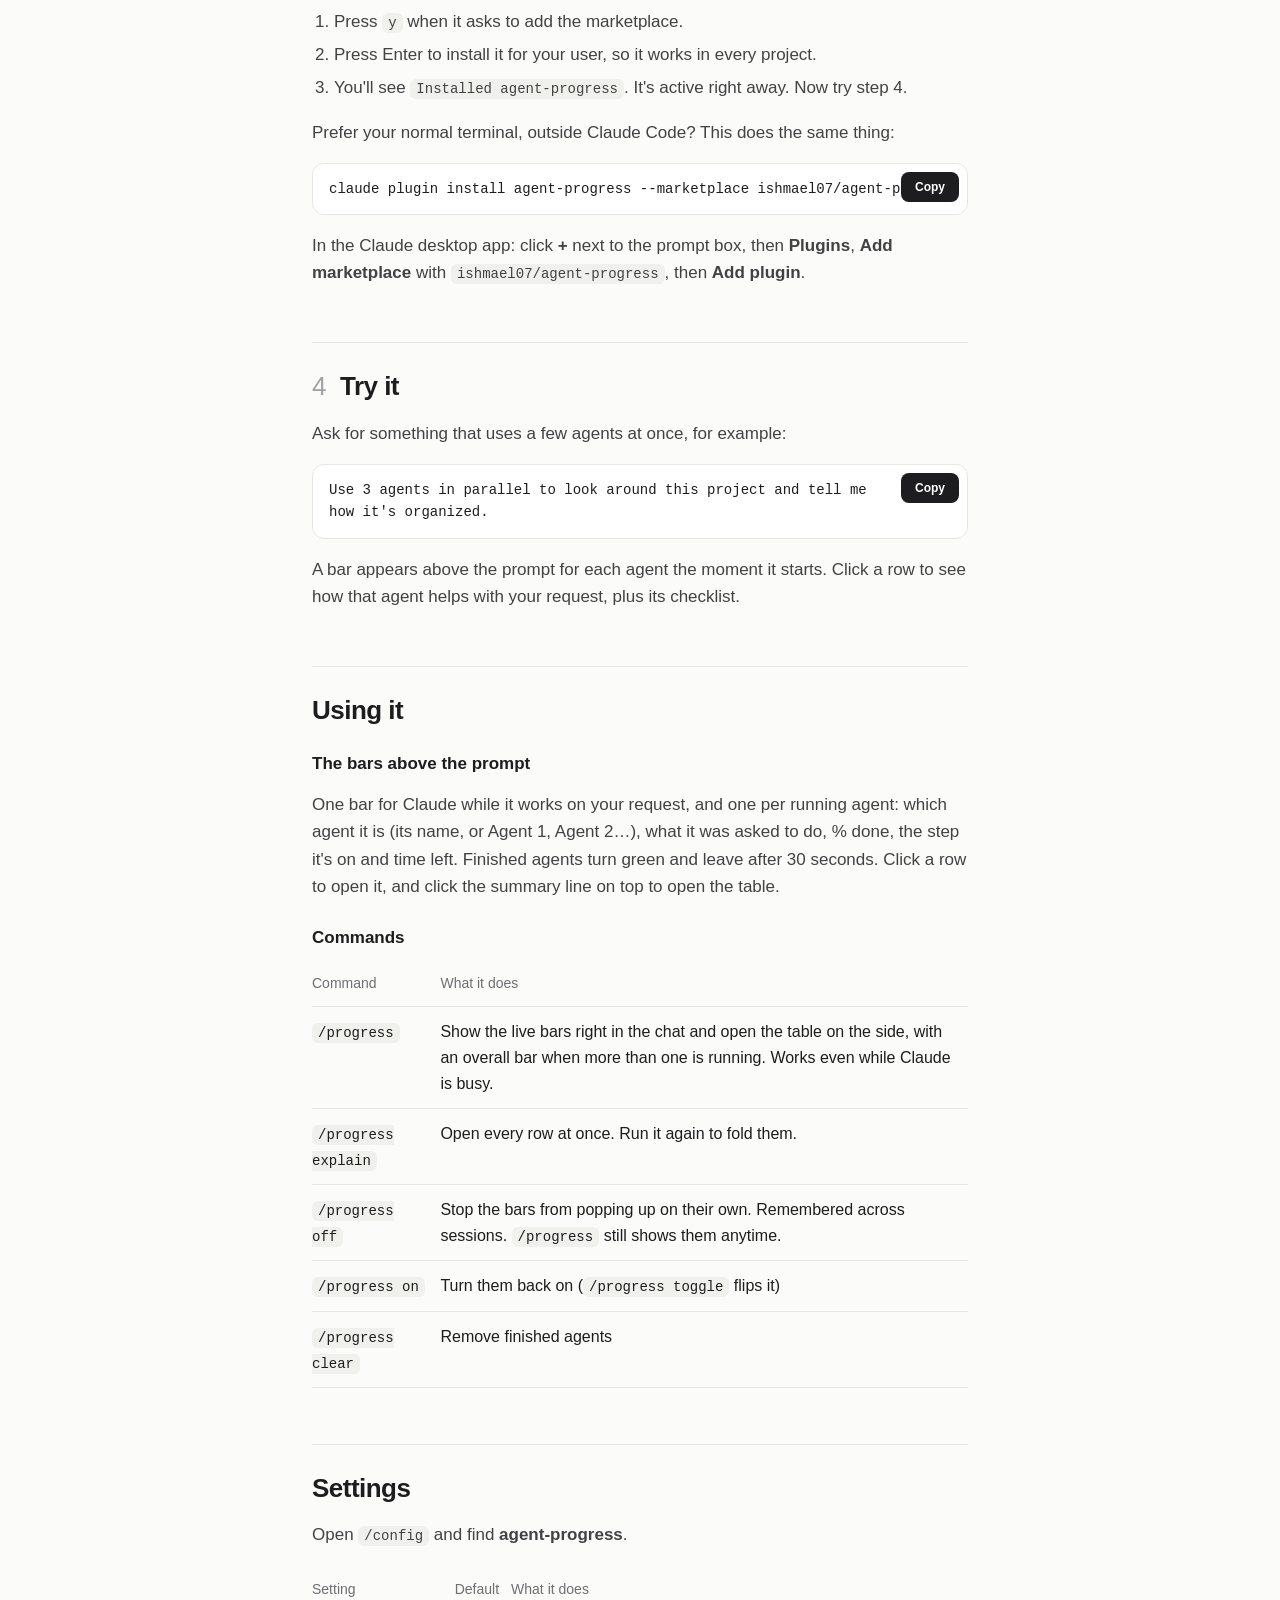
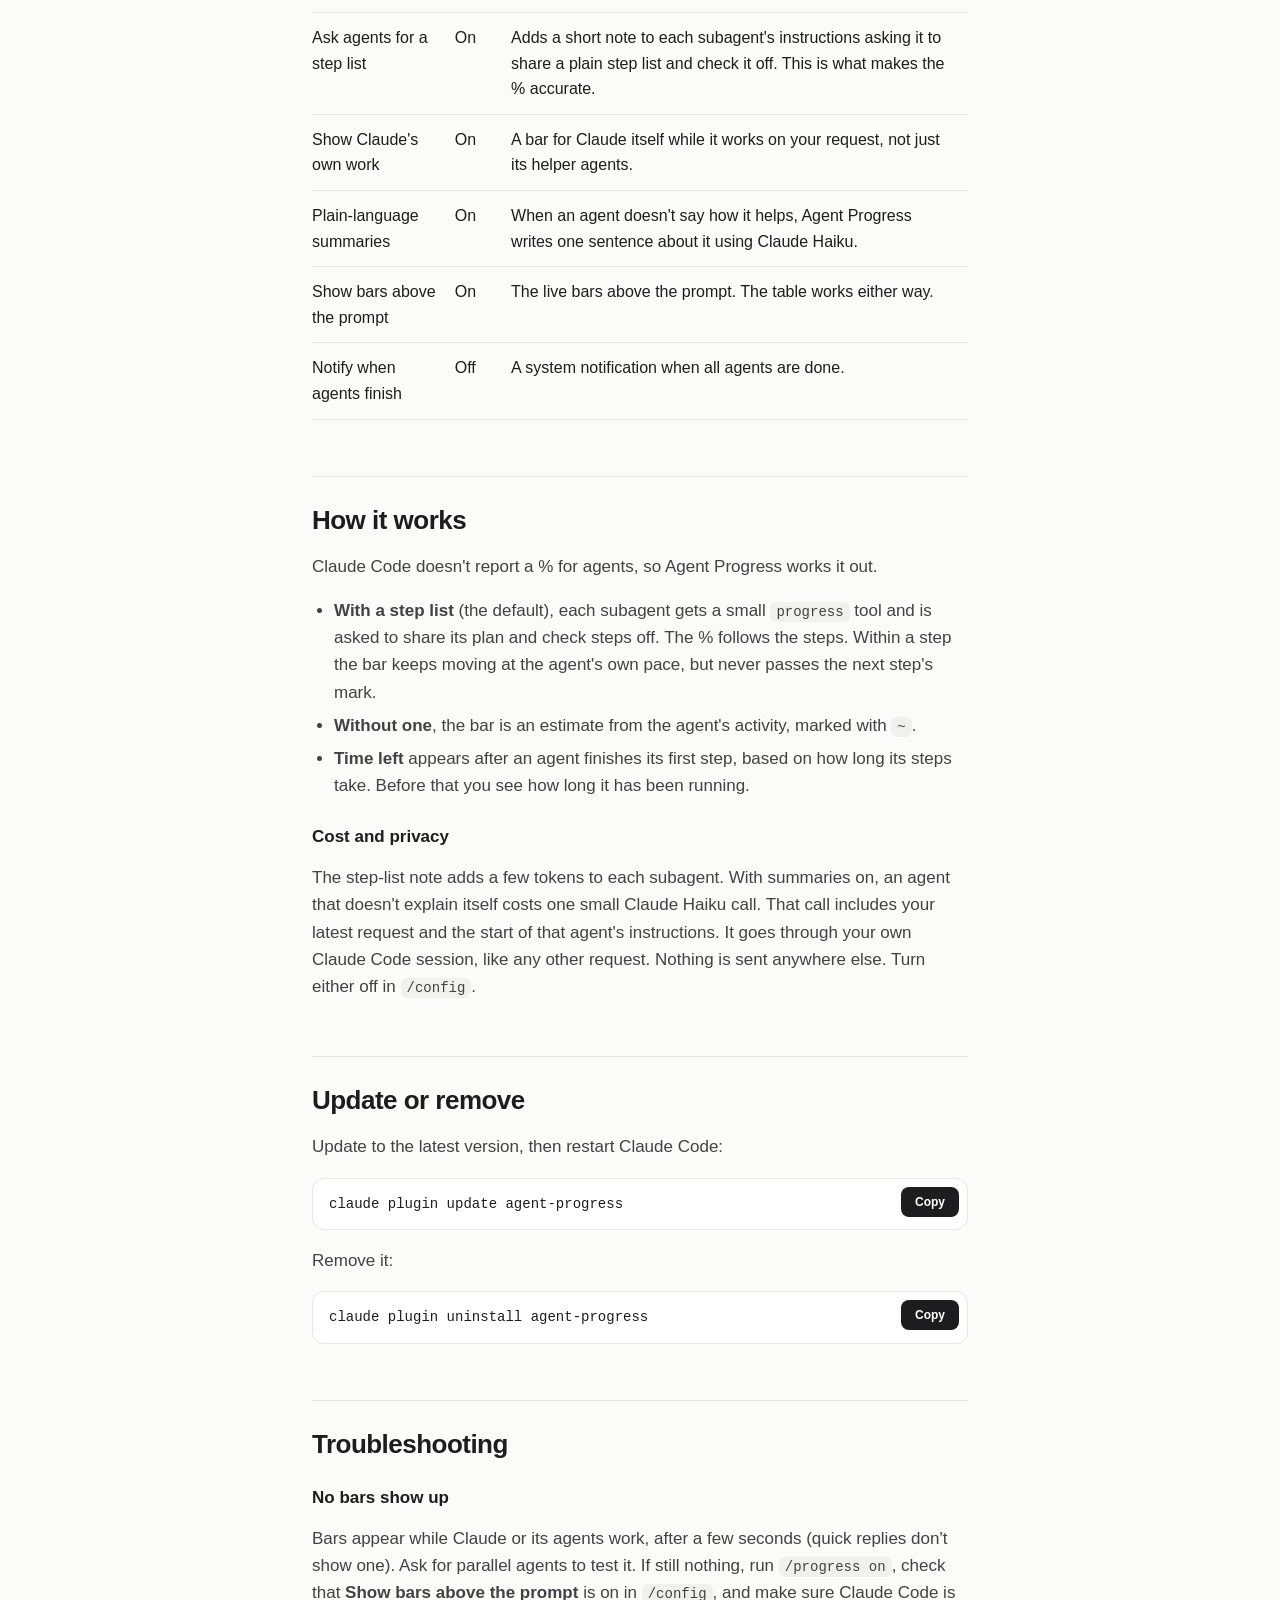
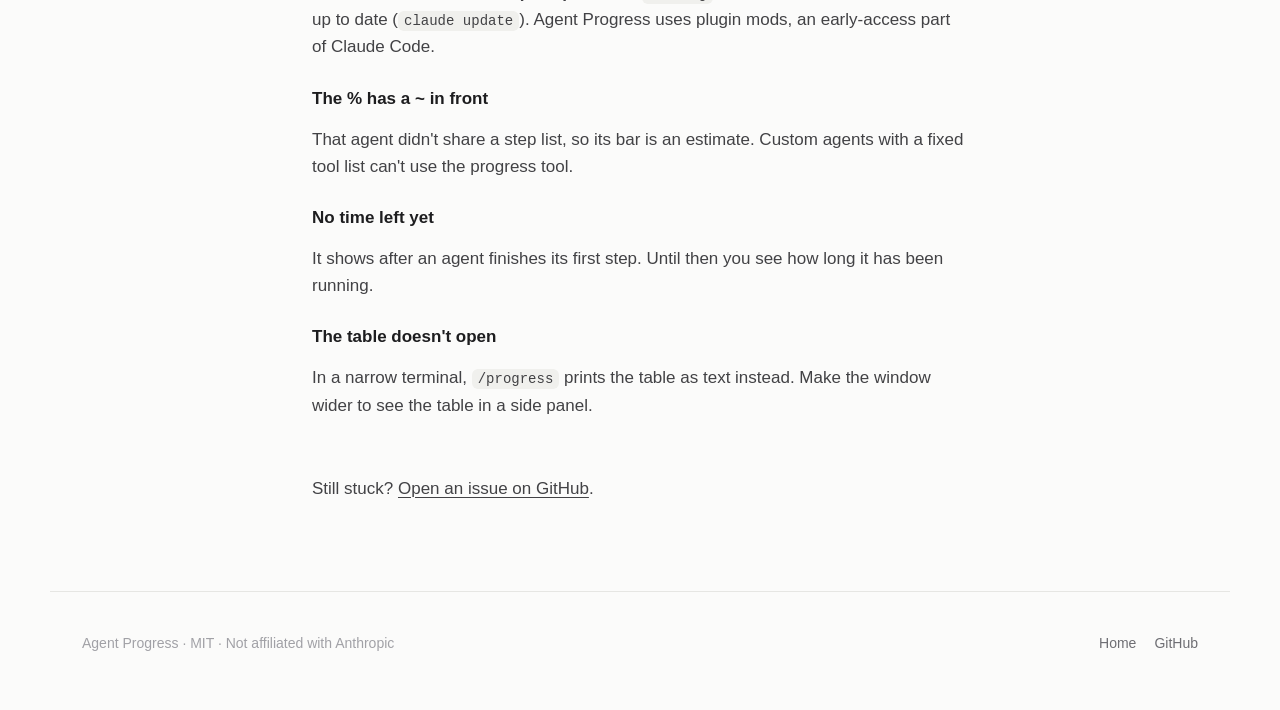
==== commit 50cc0c68: "1.1.2: a bar for Claude's own work, cleaner site with a real demo - Claude's own work shows as a bar" ====
--- a/site/setup.html
+++ b/site/setup.html
@@ -9,18 +9,21 @@
   <link rel="stylesheet" href="assets/style.css">
 </head>
 <body>
-  <nav class="nav">
-    <a class="brand" href="./"><img class="brand-mark" src="assets/mark.svg" alt=""> Agent Progress</a>
-    <div class="nav-links">
+  <div class="reading" aria-hidden="true"><span></span></div>
+
+  <header class="top">
+    <a class="mark" href="./"><img src="assets/mark.svg" alt=""> Agent Progress</a>
+    <nav>
       <a href="./">Home</a>
       <a href="https://github.com/ishmael07/agent-progress">GitHub</a>
-    </div>
-  </nav>
+      <span class="ver">v1.1.2</span>
+    </nav>
+  </header>
 
   <main class="doc">
-    <h1 class="reveal">Set it up</h1>
-    <p class="lede reveal d1">A few steps from nothing to live progress bars. Already use Claude Code? Skip to <a href="#add">step 3</a>.</p>
-    <div class="toc reveal d2">
+    <h1>Set it up</h1>
+    <p class="sub">A few steps from nothing to live progress bars. Already use Claude Code? Skip to <a href="#add">step 3</a>.</p>
+    <div class="toc">
       <a href="#claude">Install Claude Code</a>
       <a href="#signin">Sign in</a>
       <a href="#add">Add Agent Progress</a>
@@ -30,7 +33,7 @@
       <a href="#help">Troubleshooting</a>
     </div>
 
-    <h2 id="claude"><span class="step-n">1</span>Install Claude Code</h2>
+    <h2 id="claude"><span class="n">1</span>Install Claude Code</h2>
     <p>Open a terminal. On a Mac, press <code>Cmd</code> + <code>Space</code>, type <b>Terminal</b> and press Enter. On Windows, open the Start menu and type <b>PowerShell</b>. Then paste the one line for your system below and press Enter. Full details are in <a href="https://code.claude.com/docs/en/setup">Anthropic's setup guide</a>.</p>
     <h3>macOS, Linux and WSL</h3>
     <pre><code>curl -fsSL https://claude.ai/install.sh | bash</code><button class="copy" data-copy>Copy</button></pre>
@@ -41,12 +44,12 @@
     <p>Open a new terminal window and check it worked. You should see a version number.</p>
     <pre><code>claude --version</code><button class="copy" data-copy>Copy</button></pre>
 
-    <h2 id="signin"><span class="step-n">2</span>Start it and sign in</h2>
+    <h2 id="signin"><span class="n">2</span>Start it and sign in</h2>
     <p>Go to a folder you want to work in, then start Claude Code. Replace <code>your-project</code> with your folder, or use <code>cd ~/Desktop</code> to just try it out. The first time, a browser window opens so you can sign in with your Claude account. When you come back, you'll see a box to type in: that's the Claude Code prompt.</p>
     <pre><code>cd your-project
 claude</code><button class="copy" data-copy>Copy</button></pre>
 
-    <h2 id="add"><span class="step-n">3</span>Add Agent Progress</h2>
+    <h2 id="add"><span class="n">3</span>Add Agent Progress</h2>
     <p>In the Claude Code prompt from step 2, paste this line and press Enter. It starts with <code>/</code> because it's a Claude Code command, not a terminal command.</p>
     <pre><code>/plugin install agent-progress --marketplace ishmael07/agent-progress</code><button class="copy" data-copy>Copy</button></pre>
     <ol>
@@ -58,14 +61,14 @@
     <pre><code>claude plugin install agent-progress --marketplace ishmael07/agent-progress</code><button class="copy" data-copy>Copy</button></pre>
     <p>In the Claude desktop app: click <b>+</b> next to the prompt box, then <b>Plugins</b>, <b>Add marketplace</b> with <code>ishmael07/agent-progress</code>, then <b>Add plugin</b>.</p>
 
-    <h2 id="try"><span class="step-n">4</span>Try it</h2>
+    <h2 id="try"><span class="n">4</span>Try it</h2>
     <p>Ask for something that uses a few agents at once, for example:</p>
     <pre class="wrap-text"><code>Use 3 agents in parallel to look around this project and tell me how it's organized.</code><button class="copy" data-copy>Copy</button></pre>
     <p>A bar appears above the prompt for each agent the moment it starts. Click a row to see how that agent helps with your request, plus its checklist.</p>
 
     <h2 id="use">Using it</h2>
     <h3>The bars above the prompt</h3>
-    <p>One bar per running agent: which agent it is (its name, or Agent 1, Agent 2…), what it was asked to do, % done, the step it's on and time left. Finished agents turn green and leave after 30 seconds. Click a row to open it, and click the summary line on top to open the table.</p>
+    <p>One bar for Claude while it works on your request, and one per running agent: which agent it is (its name, or Agent 1, Agent 2…), what it was asked to do, % done, the step it's on and time left. Finished agents turn green and leave after 30 seconds. Click a row to open it, and click the summary line on top to open the table.</p>
     <h3>Commands</h3>
     <table>
       <tr><th>Command</th><th>What it does</th></tr>
@@ -81,6 +84,7 @@
     <table>
       <tr><th>Setting</th><th>Default</th><th>What it does</th></tr>
       <tr><td>Ask agents for a step list</td><td>On</td><td>Adds a short note to each subagent's instructions asking it to share a plain step list and check it off. This is what makes the % accurate.</td></tr>
+      <tr><td>Show Claude's own work</td><td>On</td><td>A bar for Claude itself while it works on your request, not just its helper agents.</td></tr>
       <tr><td>Plain-language summaries</td><td>On</td><td>When an agent doesn't say how it helps, Agent Progress writes one sentence about it using Claude Haiku.</td></tr>
       <tr><td>Show bars above the prompt</td><td>On</td><td>The live bars above the prompt. The table works either way.</td></tr>
       <tr><td>Notify when agents finish</td><td>Off</td><td>A system notification when all agents are done.</td></tr>
@@ -104,7 +108,7 @@
 
     <h2 id="help">Troubleshooting</h2>
     <h3>No bars show up</h3>
-    <p>Bars appear only while agents run. Ask for parallel agents to test it. If still nothing, run <code>/progress on</code>, check that <b>Show bars above the prompt</b> is on in <code>/config</code>, and make sure Claude Code is up to date (<code>claude update</code>). Agent Progress uses plugin mods, an early-access part of Claude Code.</p>
+    <p>Bars appear while Claude or its agents work, after a few seconds (quick replies don't show one). Ask for parallel agents to test it. If still nothing, run <code>/progress on</code>, check that <b>Show bars above the prompt</b> is on in <code>/config</code>, and make sure Claude Code is up to date (<code>claude update</code>). Agent Progress uses plugin mods, an early-access part of Claude Code.</p>
     <h3>The % has a ~ in front</h3>
     <p>That agent didn't share a step list, so its bar is an estimate. Custom agents with a fixed tool list can't use the progress tool.</p>
     <h3>No time left yet</h3>
@@ -114,11 +118,9 @@
     <p style="margin-top:56px">Still stuck? <a href="https://github.com/ishmael07/agent-progress/issues">Open an issue on GitHub</a>.</p>
   </main>
 
-  <footer>
-    <div class="wrap">
-      <span>Agent Progress · MIT · Not affiliated with Anthropic</span>
-      <span><a href="./">Home</a> &nbsp;·&nbsp; <a href="https://github.com/ishmael07/agent-progress">GitHub</a></span>
-    </div>
+  <footer class="foot">
+    <span>Agent Progress · MIT · Not affiliated with Anthropic</span>
+    <nav><a href="./">Home</a><a href="https://github.com/ishmael07/agent-progress">GitHub</a></nav>
   </footer>
   <script src="assets/site.js"></script>
 </body>
--- a/site/assets/style.css
+++ b/site/assets/style.css
@@ -1,289 +1,175 @@
-/* Agent Progress — site styles. Light, quiet, big type; the terminal is the only dark thing. */
+/* Agent Progress — site. Quiet, editorial, real recordings; nothing decorative. */
 
 :root {
-  --bg: #fafaf9;
-  --ink: #0e0e10;
-  --muted: #6b6b70;
-  --line: #e7e6e3;
-  --accent: #4b5bff;
-  --accent-ink: #ffffff;
-  --card: #ffffff;
-  --term: #141415;
-  --term-bar: #232325;
-  --t-text: #e8e8ea;
-  --t-dim: #8d8d94;
-  --t-faint: #5c5c63;
-  --t-track: #3a3a40;
-  --t-blue: #9aa2ff;
-  --t-green: #5fd28b;
-  --t-amber: #f2c14e;
-  --t-red: #ff7a7a;
-  --radius: 14px;
-  --sans: -apple-system, BlinkMacSystemFont, "SF Pro Display", "Inter", "Segoe UI", Roboto, sans-serif;
+  --bg: #fbfbfa;
+  --ink: #1d1d1f;
+  --muted: #6e6e73;
+  --faint: #a1a1a6;
+  --line: #e6e6e3;
+  --code-bg: #f0f0ed;
+  --screen: #1e1e1e;
+  --bar: #8b93ff;
+  --sans: -apple-system, BlinkMacSystemFont, "SF Pro Text", "Inter", "Segoe UI", Roboto, sans-serif;
+  --display: -apple-system, BlinkMacSystemFont, "SF Pro Display", "Inter", "Segoe UI", Roboto, sans-serif;
   --mono: ui-monospace, "SF Mono", SFMono-Regular, Menlo, Consolas, monospace;
-  --ease: cubic-bezier(0.22, 1, 0.36, 1);
+  --ease: cubic-bezier(0.2, 0.8, 0.2, 1);
+  --page: 1180px;
 }
 
 * { box-sizing: border-box; }
-html { scroll-behavior: smooth; -webkit-text-size-adjust: 100%; }
+html { -webkit-text-size-adjust: 100%; }
 body {
   margin: 0;
   background: var(--bg);
   color: var(--ink);
-  font: 18px/1.55 var(--sans);
+  font: 17px/1.6 var(--sans);
   -webkit-font-smoothing: antialiased;
-  text-rendering: optimizeLegibility;
 }
-a { color: inherit; }
-img { max-width: 100%; display: block; }
-::selection { background: rgba(75, 91, 255, 0.18); }
+a { color: inherit; text-underline-offset: 3px; text-decoration-thickness: 1px; }
+img, video { display: block; max-width: 100%; }
+::selection { background: rgba(139, 147, 255, 0.28); }
 
-/* ---------- nav ---------- */
-.nav {
-  position: sticky; top: 0; z-index: 20;
+/* The page's own progress bar: how far down you've read. */
+.reading { position: fixed; inset: 0 0 auto 0; height: 3px; z-index: 30; pointer-events: none; }
+.reading span { display: block; height: 100%; width: 0; background: var(--bar); }
+
+/* ---------- top ---------- */
+.top {
+  max-width: var(--page); margin: 0 auto; padding: 22px 32px;
   display: flex; align-items: center; justify-content: space-between;
-  max-width: 1160px; margin: 0 auto; padding: 18px 28px;
-  background: rgba(250, 250, 249, 0.82);
-  backdrop-filter: saturate(180%) blur(14px);
-  -webkit-backdrop-filter: saturate(180%) blur(14px);
+  font-size: 15px;
 }
-.brand { display: flex; align-items: center; gap: 10px; font-weight: 650; text-decoration: none; letter-spacing: -0.01em; white-space: nowrap; }
-.brand-mark { width: 22px; height: 22px; }
-.nav-links { display: flex; gap: 28px; font-size: 16px; }
-.nav-links a { text-decoration: none; color: var(--muted); transition: color 0.2s; }
-.nav-links a:hover { color: var(--ink); }
+.mark { display: flex; align-items: center; gap: 10px; text-decoration: none; font-weight: 600; letter-spacing: -0.01em; white-space: nowrap; }
+.mark img { width: 20px; height: 20px; }
+.top nav { display: flex; gap: 26px; align-items: center; }
+.top nav a { text-decoration: none; color: var(--muted); transition: color 0.2s; }
+.top nav a:hover { color: var(--ink); }
+.ver { font: 13px var(--mono); color: var(--faint); }
 
-/* ---------- layout ---------- */
-.wrap { max-width: 1160px; margin: 0 auto; padding-left: 28px; padding-right: 28px; }
-section { padding: 120px 0; }
-.center { text-align: center; }
+/* ---------- hero: words left, the real thing right ---------- */
+.hero {
+  max-width: var(--page); margin: 0 auto; padding: 40px 32px 96px;
+  display: grid; grid-template-columns: minmax(320px, 420px) minmax(0, 1fr);
+  gap: 64px; align-items: center;
+  min-height: calc(100vh - 70px);
+}
+.kicker { margin: 0 0 18px; font-size: 15px; color: var(--muted); }
+h1 {
+  margin: 0;
+  font: 600 clamp(40px, 5.2vw, 60px)/1.04 var(--display);
+  letter-spacing: -0.035em;
+}
+.sub { margin: 22px 0 0; font-size: 19px; line-height: 1.55; color: var(--muted); }
 
-h1, h2, h3 { margin: 0; letter-spacing: -0.035em; line-height: 1.04; font-weight: 680; }
-h1 { font-size: clamp(46px, 7.4vw, 92px); }
-h2 { font-size: clamp(36px, 5vw, 60px); }
-h3 { font-size: 28px; letter-spacing: -0.02em; line-height: 1.15; }
-.lede { font-size: clamp(19px, 2vw, 23px); color: var(--muted); max-width: 680px; margin: 26px auto 0; line-height: 1.5; }
+.install {
+  margin-top: 36px; display: flex; align-items: center; gap: 10px;
+  border: 1px solid var(--line); border-radius: 12px; background: #fff;
+  padding: 6px 6px 6px 16px;
+}
+.install code { flex: 1; min-width: 0; font: 13px/1.5 var(--mono); color: var(--ink); white-space: nowrap; overflow-x: auto; scrollbar-width: none; }
+.install code::-webkit-scrollbar { display: none; }
+.copy {
+  flex: none; height: 34px; padding: 0 14px; border-radius: 8px; border: 0; cursor: pointer;
+  background: var(--ink); color: #fff; font: 600 13px var(--sans);
+  transition: opacity 0.2s;
+}
+.copy:hover { opacity: 0.85; }
+.copy.done { background: #2f9e55; }
+.links { margin: 22px 0 0; display: flex; gap: 22px; font-size: 15px; }
+.links a { color: var(--muted); }
+.links a:hover { color: var(--ink); }
 
-/* ---------- hero ---------- */
-.hero { padding: 72px 0 40px; }
-.hero h1 .soft { color: var(--muted); }
-.actions { display: flex; gap: 14px; justify-content: center; flex-wrap: wrap; margin-top: 40px; }
-.btn {
-  display: inline-flex; align-items: center; gap: 10px;
-  height: 52px; padding: 0 26px; border-radius: 999px;
-  font: 600 17px/1 var(--sans); text-decoration: none; cursor: pointer;
-  border: 1px solid transparent;
-  transition: transform 0.25s var(--ease), box-shadow 0.25s var(--ease), background 0.2s;
+.screen {
+  margin: 0; border-radius: 16px; overflow: hidden; background: var(--screen);
+  box-shadow: 0 1px 2px rgba(0, 0, 0, 0.06), 0 30px 60px -30px rgba(0, 0, 0, 0.35);
 }
-.btn:hover { transform: translateY(-1px); }
-.btn:active { transform: translateY(0) scale(0.98); }
-.btn-primary { background: var(--ink); color: #fff; box-shadow: 0 6px 20px rgba(14, 14, 16, 0.18); }
-.btn-primary:hover { box-shadow: 0 10px 28px rgba(14, 14, 16, 0.22); }
-.btn-ghost { background: var(--card); border-color: var(--line); color: var(--ink); }
-.btn svg { width: 18px; height: 18px; }
+.screen video, .screen img { width: 100%; height: auto; }
+.caption { margin: 14px 2px 0; font-size: 14px; color: var(--faint); }
 
-/* ---------- the terminal ---------- */
-.stage { position: relative; margin: 64px auto 0; max-width: 1120px; }
-.stage::before {
-  content: ""; position: absolute; inset: 8% 6% -6%;
-  background: radial-gradient(60% 60% at 50% 40%, rgba(75, 91, 255, 0.16), transparent 70%);
-  filter: blur(30px); z-index: -1;
+/* ---------- editorial sections: a short heading left, the content right ---------- */
+.section {
+  max-width: var(--page); margin: 0 auto; padding: 88px 32px;
+  display: grid; grid-template-columns: minmax(220px, 320px) minmax(0, 1fr); gap: 64px;
+  border-top: 1px solid var(--line);
 }
-.term {
-  background: var(--term);
-  border-radius: 16px;
-  box-shadow: 0 1px 0 rgba(255,255,255,0.06) inset, 0 40px 90px -20px rgba(14, 14, 16, 0.42), 0 0 0 1px rgba(14,14,16,0.08);
-  overflow: hidden;
-  color: var(--t-text);
-  font: 13.5px/1.62 var(--mono);
-  text-align: left;
-}
-.term-bar {
-  height: 40px; display: flex; align-items: center; position: relative;
-  background: var(--term-bar);
-  border-bottom: 1px solid rgba(0,0,0,0.5);
-}
-.lights { display: flex; gap: 8px; padding-left: 16px; }
-.lights i { width: 12px; height: 12px; border-radius: 50%; display: block; }
-.lights i:nth-child(1) { background: #ff5f57; }
-.lights i:nth-child(2) { background: #febc2e; }
-.lights i:nth-child(3) { background: #28c840; }
-.term-title { position: absolute; left: 0; right: 0; text-align: center; font: 500 13px var(--sans); color: #a4a4aa; pointer-events: none; }
+.section h2 { margin: 0; font: 600 28px/1.15 var(--display); letter-spacing: -0.02em; }
+.section .note { margin: 12px 0 0; color: var(--muted); font-size: 16px; }
 
-.term-body { display: grid; grid-template-columns: 1fr; height: 520px; }
-.term-body.split { grid-template-columns: minmax(0, 1.25fr) minmax(0, 1fr); }
-.col { padding: 18px 20px; min-width: 0; display: flex; flex-direction: column; }
-.col + .col { border-left: 1px solid #2f2f34; }
-.log { flex: 1; overflow: hidden; display: flex; flex-direction: column; justify-content: flex-end; gap: 10px; }
-.log .ln { opacity: 0; transform: translateY(6px); transition: opacity 0.5s var(--ease), transform 0.5s var(--ease); white-space: pre-wrap; }
-.log .ln.in { opacity: 1; transform: none; }
-.ln .dot { color: var(--t-green); }
-.ln .you { color: var(--t-text); }
-.ln .tree { color: var(--t-dim); }
-.ln b { font-weight: 650; }
+.shots { display: grid; gap: 44px; }
+.shot h3 { margin: 0 0 4px; font: 600 17px var(--sans); }
+.shot p { margin: 0 0 16px; color: var(--muted); }
 
-.band { margin-top: 14px; min-height: 0; }
-.prompt { margin-top: 12px; padding-top: 10px; border-top: 1px solid #333338; color: var(--t-dim); display: flex; gap: 8px; }
-.caret { display: inline-block; width: 8px; height: 17px; background: #cfcfd4; vertical-align: -3px; animation: blink 1.1s steps(1) infinite; }
-@keyframes blink { 50% { opacity: 0; } }
+.cmds { margin: 0; }
+.cmds div { display: grid; grid-template-columns: 200px minmax(0, 1fr); gap: 24px; padding: 16px 0; border-bottom: 1px solid var(--line); }
+.cmds div:first-child { padding-top: 0; }
+.cmds dt { margin: 0; }
+.cmds dd { margin: 0; color: #424245; }
+.k { font: 14px var(--mono); background: var(--code-bg); padding: 3px 8px; border-radius: 6px; }
 
-.r { white-space: pre; overflow: hidden; text-overflow: ellipsis; cursor: pointer; border-radius: 6px; padding: 0 4px; margin: 0 -4px; transition: background 0.15s; }
-.r:hover { background: rgba(255,255,255,0.05); }
-.r.hot { background: rgba(255,255,255,0.08); }
-.sub { white-space: pre-wrap; padding-left: 2ch; color: var(--t-text); }
-.sub i { color: #d7d7dc; }
-.head { color: var(--t-dim); white-space: pre; cursor: pointer; }
+.prose p { margin: 0 0 16px; color: #424245; max-width: 640px; }
+.prose p:last-child { margin-bottom: 0; }
+.prose b { color: var(--ink); font-weight: 600; }
 
-.pbar { display: inline-block; height: 1.08em; vertical-align: -0.2em; background: var(--t-track); position: relative; overflow: hidden; }
-.pfill { display: block; height: 100%; background: currentColor; position: relative; overflow: hidden; transition: width 0.25s linear; }
-.pfill.moving::after { content: ""; position: absolute; inset: 0; width: 40%; background: linear-gradient(90deg, transparent, rgba(0,0,0,0.28), transparent); animation: glint 1.6s linear infinite; }
-@keyframes glint { from { transform: translateX(-100%); } to { transform: translateX(250%); } }
-.c-blue { color: var(--t-blue); } .c-green { color: var(--t-green); } .c-amber { color: var(--t-amber); }
-.c-red { color: var(--t-red); } .c-dim { color: var(--t-dim); } .c-faint { color: var(--t-faint); } .c-track { color: var(--t-track); }
-.c-bold { font-weight: 650; color: #f4f4f6; }
-
-.pane-h { display: flex; justify-content: space-between; font-weight: 650; color: #f4f4f6; }
-.pane-h span { color: var(--t-dim); font-weight: 400; }
-.rule { height: 1px; background: #34343a; margin: 8px 0 14px; }
-.card { margin-bottom: 14px; }
-.card .r { display: flex; justify-content: space-between; gap: 12px; }
-.card .t { overflow: hidden; text-overflow: ellipsis; }
-.card .line2 { white-space: pre; padding-left: 4ch; overflow: hidden; }
-.card .detail { padding-left: 4ch; white-space: pre-wrap; }
-
-.toast {
-  position: absolute; right: 18px; bottom: 18px;
-  background: #2b2b30; color: #ededf0; border: 1px solid #3b3b42;
-  border-radius: 10px; padding: 9px 14px; font: 13px var(--mono);
-  opacity: 0; transform: translateY(8px); transition: opacity 0.45s var(--ease), transform 0.45s var(--ease);
-  box-shadow: 0 10px 30px rgba(0,0,0,0.35);
-}
-.toast.on { opacity: 1; transform: none; }
-.term-wrap { position: relative; }
-
-.cursor {
-  position: absolute; width: 18px; height: 18px; pointer-events: none; z-index: 3;
-  opacity: 0; transition: opacity 0.3s, transform 0.9s var(--ease);
-  filter: drop-shadow(0 2px 3px rgba(0,0,0,0.5));
-}
-.cursor.on { opacity: 1; }
-.ripple { position: absolute; width: 26px; height: 26px; margin: -13px 0 0 -13px; border-radius: 50%; border: 2px solid rgba(255,255,255,0.7); pointer-events: none; animation: ripple 0.6s var(--ease) forwards; z-index: 3; }
-@keyframes ripple { from { transform: scale(0.3); opacity: 1; } to { transform: scale(1.6); opacity: 0; } }
-
-/* ---------- features ---------- */
-.features { display: grid; grid-template-columns: repeat(3, 1fr); gap: 56px; margin-top: 72px; text-align: left; }
-.feature .num { font: 600 15px var(--mono); color: var(--accent); }
-.feature h3 { margin-top: 14px; }
-.feature p { color: var(--muted); margin: 14px 0 0; font-size: 18px; }
-
-/* ---------- commands ---------- */
-.cmds { max-width: 860px; margin: 56px auto 0; text-align: left; border-top: 1px solid var(--line); }
-.cmdrow { display: grid; grid-template-columns: 220px 1fr; gap: 28px; align-items: baseline; padding: 20px 4px; border-bottom: 1px solid var(--line); font-size: 18px; color: #3c3c42; }
-.cmdrow code { justify-self: start; font: 15.5px var(--mono); color: var(--ink); background: #efeeeb; padding: 5px 11px; border-radius: 8px; }
-.cmdrow code.click { font-family: var(--sans); font-weight: 600; }
-.cmdrow code.inline { padding: 2px 7px; font-size: 14.5px; }
-
-/* ---------- before / after ---------- */
-.versions { display: grid; grid-template-columns: 1fr 1fr; gap: 28px; margin-top: 64px; align-items: start; }
-.shot { background: var(--card); border: 1px solid var(--line); border-radius: 20px; padding: 14px; box-shadow: 0 20px 50px -30px rgba(14,14,16,0.25); }
-.shot img { border-radius: 10px; width: 100%; }
-.shot .tag { display: flex; justify-content: space-between; align-items: baseline; padding: 6px 6px 14px; }
-.shot .tag b { font-size: 22px; letter-spacing: -0.02em; }
-.shot .tag span { color: var(--muted); font-size: 16px; }
-.changes { max-width: 760px; margin: 56px auto 0; display: grid; gap: 18px; text-align: left; }
-.changes div { display: grid; grid-template-columns: 28px 1fr; gap: 10px; font-size: 19px; }
-.changes div::before { content: "✓"; color: var(--accent); font-weight: 700; }
-.changes span { color: var(--muted); }
-
-/* ---------- install ---------- */
-.install { background: var(--ink); color: #fff; border-radius: 32px; padding: 88px 56px; margin: 0 28px; }
-.install h2 { color: #fff; }
-.install .lede { color: #a7a7ae; }
-.cmd {
-  display: flex; align-items: center; gap: 14px; justify-content: space-between;
-  max-width: 940px; margin: 44px auto 0; padding: 16px 16px 16px 24px;
-  background: #1d1d21; border: 1px solid #2f2f35; border-radius: 16px;
-  font: 16px var(--mono); color: #f0f0f3; text-align: left;
-}
-.cmd code { overflow-x: auto; white-space: nowrap; scrollbar-width: none; }
-.cmd code::-webkit-scrollbar { display: none; }
-.cmd .p { color: #7f86ff; margin-right: 10px; user-select: none; }
-.copy {
-  flex: none; height: 42px; padding: 0 18px; border-radius: 10px; border: 0; cursor: pointer;
-  background: #fff; color: var(--ink); font: 600 15px var(--sans);
-  transition: transform 0.2s var(--ease), background 0.2s;
-}
-.copy:hover { transform: translateY(-1px); }
-.copy.done { background: var(--t-green); color: #08240f; }
-.steps { display: grid; grid-template-columns: repeat(3, 1fr); gap: 28px; max-width: 900px; margin: 56px auto 0; text-align: left; }
-.steps div { border-top: 1px solid #2f2f35; padding-top: 18px; color: #c9c9cf; font-size: 17px; }
-.steps b { display: block; color: #fff; font-size: 19px; margin-bottom: 6px; }
-.install .more { margin-top: 44px; color: #a7a7ae; }
-.install .more a { color: #fff; }
+.versions { display: grid; grid-template-columns: 1fr 1fr; gap: 20px; }
+.versions figure { margin: 0; }
+.versions figcaption { margin-top: 10px; font-size: 14px; color: var(--muted); }
+.versions figcaption b { color: var(--ink); margin-right: 6px; }
 
 /* ---------- footer ---------- */
-footer { padding: 72px 28px 56px; color: var(--muted); font-size: 16px; }
-footer .wrap { display: flex; justify-content: space-between; gap: 20px; flex-wrap: wrap; }
-footer a { color: var(--muted); text-decoration: none; }
-footer a:hover { color: var(--ink); }
+.foot {
+  max-width: var(--page); margin: 0 auto; padding: 40px 32px 56px;
+  border-top: 1px solid var(--line);
+  display: flex; justify-content: space-between; gap: 16px; flex-wrap: wrap;
+  font-size: 14px; color: var(--faint);
+}
+.foot a { color: var(--muted); text-decoration: none; }
+.foot a:hover { color: var(--ink); }
+.foot nav { display: flex; gap: 18px; }
 
-/* ---------- setup page ---------- */
-.doc { max-width: 760px; margin: 0 auto; padding: 72px 28px 40px; }
-.doc h1 { font-size: clamp(40px, 6vw, 64px); }
-.doc .lede { margin-left: 0; }
-.doc h2 { font-size: 32px; letter-spacing: -0.025em; margin: 72px 0 18px; }
-.doc h3 { font-size: 21px; margin: 32px 0 10px; }
-.doc p, .doc li { color: #3c3c42; }
+/* ---------- setup guide ---------- */
+.doc { max-width: 720px; margin: 0 auto; padding: 48px 32px 72px; }
+.doc h1 { font-size: clamp(36px, 5vw, 48px); }
+.toc { display: flex; flex-wrap: wrap; gap: 6px 18px; margin: 28px 0 8px; font-size: 15px; }
+.toc a { color: var(--muted); }
+.toc a:hover { color: var(--ink); }
+.doc h2 { margin: 56px 0 14px; padding-top: 28px; border-top: 1px solid var(--line); font: 600 26px/1.2 var(--display); letter-spacing: -0.02em; }
+.doc h3 { margin: 28px 0 8px; font: 600 17px var(--sans); }
+.doc p, .doc li { color: #424245; }
 .doc ol, .doc ul { padding-left: 22px; }
-.doc li { margin: 8px 0; }
-.doc code { font: 15px var(--mono); background: #f0efec; padding: 2px 6px; border-radius: 6px; }
-.doc pre { position: relative; background: var(--term); color: #f0f0f3; border-radius: 14px; padding: 20px 96px 20px 22px; overflow-x: auto; font: 15px/1.6 var(--mono); }
+.doc li { margin: 6px 0; }
+.doc code { font: 14px var(--mono); background: var(--code-bg); padding: 2px 6px; border-radius: 6px; }
+.doc pre { position: relative; margin: 14px 0; background: #fff; border: 1px solid var(--line); border-radius: 12px; padding: 14px 92px 14px 16px; overflow-x: auto; font: 14px/1.6 var(--mono); }
+.doc pre code { background: none; padding: 0; }
 .doc pre.wrap-text { white-space: pre-wrap; }
-.doc pre code { background: none; padding: 0; color: inherit; }
-.doc pre .copy { position: absolute; right: 10px; top: 10px; height: 34px; padding: 0 12px; font-size: 13px; }
-.doc table { width: 100%; border-collapse: collapse; margin: 18px 0; font-size: 17px; }
-.doc th, .doc td { text-align: left; padding: 12px 10px; border-bottom: 1px solid var(--line); vertical-align: top; }
-.doc th { color: var(--muted); font-weight: 600; font-size: 15px; }
-.doc .step-n { display: inline-flex; width: 30px; height: 30px; border-radius: 50%; background: var(--ink); color: #fff; align-items: center; justify-content: center; font: 600 15px var(--sans); margin-right: 12px; vertical-align: 4px; }
-.toc { display: flex; flex-wrap: wrap; gap: 10px; margin-top: 32px; }
-.toc a { text-decoration: none; border: 1px solid var(--line); background: var(--card); border-radius: 999px; padding: 8px 16px; font-size: 15px; color: var(--ink); transition: border-color 0.2s; }
-.toc a:hover { border-color: #c9c8c3; }
+.doc pre .copy { position: absolute; right: 8px; top: 8px; height: 30px; font-size: 12px; }
+.doc table { width: 100%; border-collapse: collapse; margin: 12px 0; font-size: 16px; }
+.doc th, .doc td { text-align: left; padding: 12px 12px 12px 0; border-bottom: 1px solid var(--line); vertical-align: top; }
+.doc th { color: var(--muted); font-weight: 500; font-size: 14px; }
+.n { display: inline-block; min-width: 28px; color: var(--faint); font-weight: 500; }
 
-/* ---------- reveal ---------- */
-.reveal { opacity: 0; transform: translateY(26px); transition: opacity 0.9s var(--ease), transform 0.9s var(--ease); }
-.reveal.in { opacity: 1; transform: none; }
-.reveal.d1 { transition-delay: 0.08s; } .reveal.d2 { transition-delay: 0.16s; } .reveal.d3 { transition-delay: 0.24s; }
-.hero .w { display: inline-block; opacity: 0; transform: translateY(0.4em); filter: blur(6px); transition: opacity 0.8s var(--ease), transform 0.8s var(--ease), filter 0.8s var(--ease); }
-.hero.in .w { opacity: 1; transform: none; filter: none; }
+/* ---------- motion: quiet, once ---------- */
+.fade { opacity: 0; transform: translateY(10px); transition: opacity 0.7s var(--ease), transform 0.7s var(--ease); }
+.fade.in { opacity: 1; transform: none; }
+.d1 { transition-delay: 0.06s; } .d2 { transition-delay: 0.12s; } .d3 { transition-delay: 0.18s; } .d4 { transition-delay: 0.24s; }
 
-/* ---------- small screens ---------- */
-@media (max-width: 900px) {
-  section { padding: 88px 0; }
-  .features, .versions, .steps { grid-template-columns: 1fr; gap: 36px; }
-  .install { padding: 64px 24px; margin: 0 14px; border-radius: 26px; }
-  .term-body { height: 460px; }
-  .term { font-size: 12px; }
-  .nav-links { gap: 18px; }
+/* ---------- smaller screens: the recording first, then the words ---------- */
+@media (max-width: 920px) {
+  .hero { grid-template-columns: 1fr; gap: 36px; min-height: 0; padding-top: 12px; }
+  .hero-media { order: -1; }
+  .section { grid-template-columns: 1fr; gap: 28px; padding: 64px 24px; }
+  .cmds div { grid-template-columns: 1fr; gap: 6px; }
+  .versions { grid-template-columns: 1fr; }
+  .top { padding: 18px 24px; }
+  .hero, .foot, .doc { padding-left: 24px; padding-right: 24px; }
 }
-/* phones */
-.term-body:not(.split) .pane-col { display: none; }
-@media (max-width: 560px) {
-  .nav { padding: 14px 18px; }
-  .nav-links { gap: 14px; font-size: 15px; }
-  section { padding: 64px 0; }
-  .wrap { padding-left: 18px; padding-right: 18px; }
-  .term { font-size: 11px; }
-  .col { padding: 14px; }
-  .term-body { height: 420px; }
-  .cmd { flex-direction: column; align-items: stretch; padding: 16px; }
-  .cmd code { white-space: normal; word-break: break-all; font-size: 13px; }
+@media (max-width: 520px) {
+  .top nav { gap: 16px; font-size: 14px; }
+  .top nav a[href="#commands"] { display: none; }
+  .ver { display: none; }
+  .install { flex-direction: column; align-items: stretch; padding: 12px; }
+  .install code { white-space: normal; word-break: break-all; }
   .copy { width: 100%; }
-  .shot { padding: 10px; border-radius: 16px; }
-  .versions { gap: 20px; }
-  .cmdrow { grid-template-columns: 1fr; gap: 8px; padding: 16px 2px; font-size: 17px; }
 }
 @media (prefers-reduced-motion: reduce) {
-  html { scroll-behavior: auto; }
-  .reveal, .hero .w, .log .ln { opacity: 1 !important; transform: none !important; filter: none !important; transition: none !important; }
-  .caret { animation: none; }
+  .fade { opacity: 1; transform: none; transition: none; }
 }
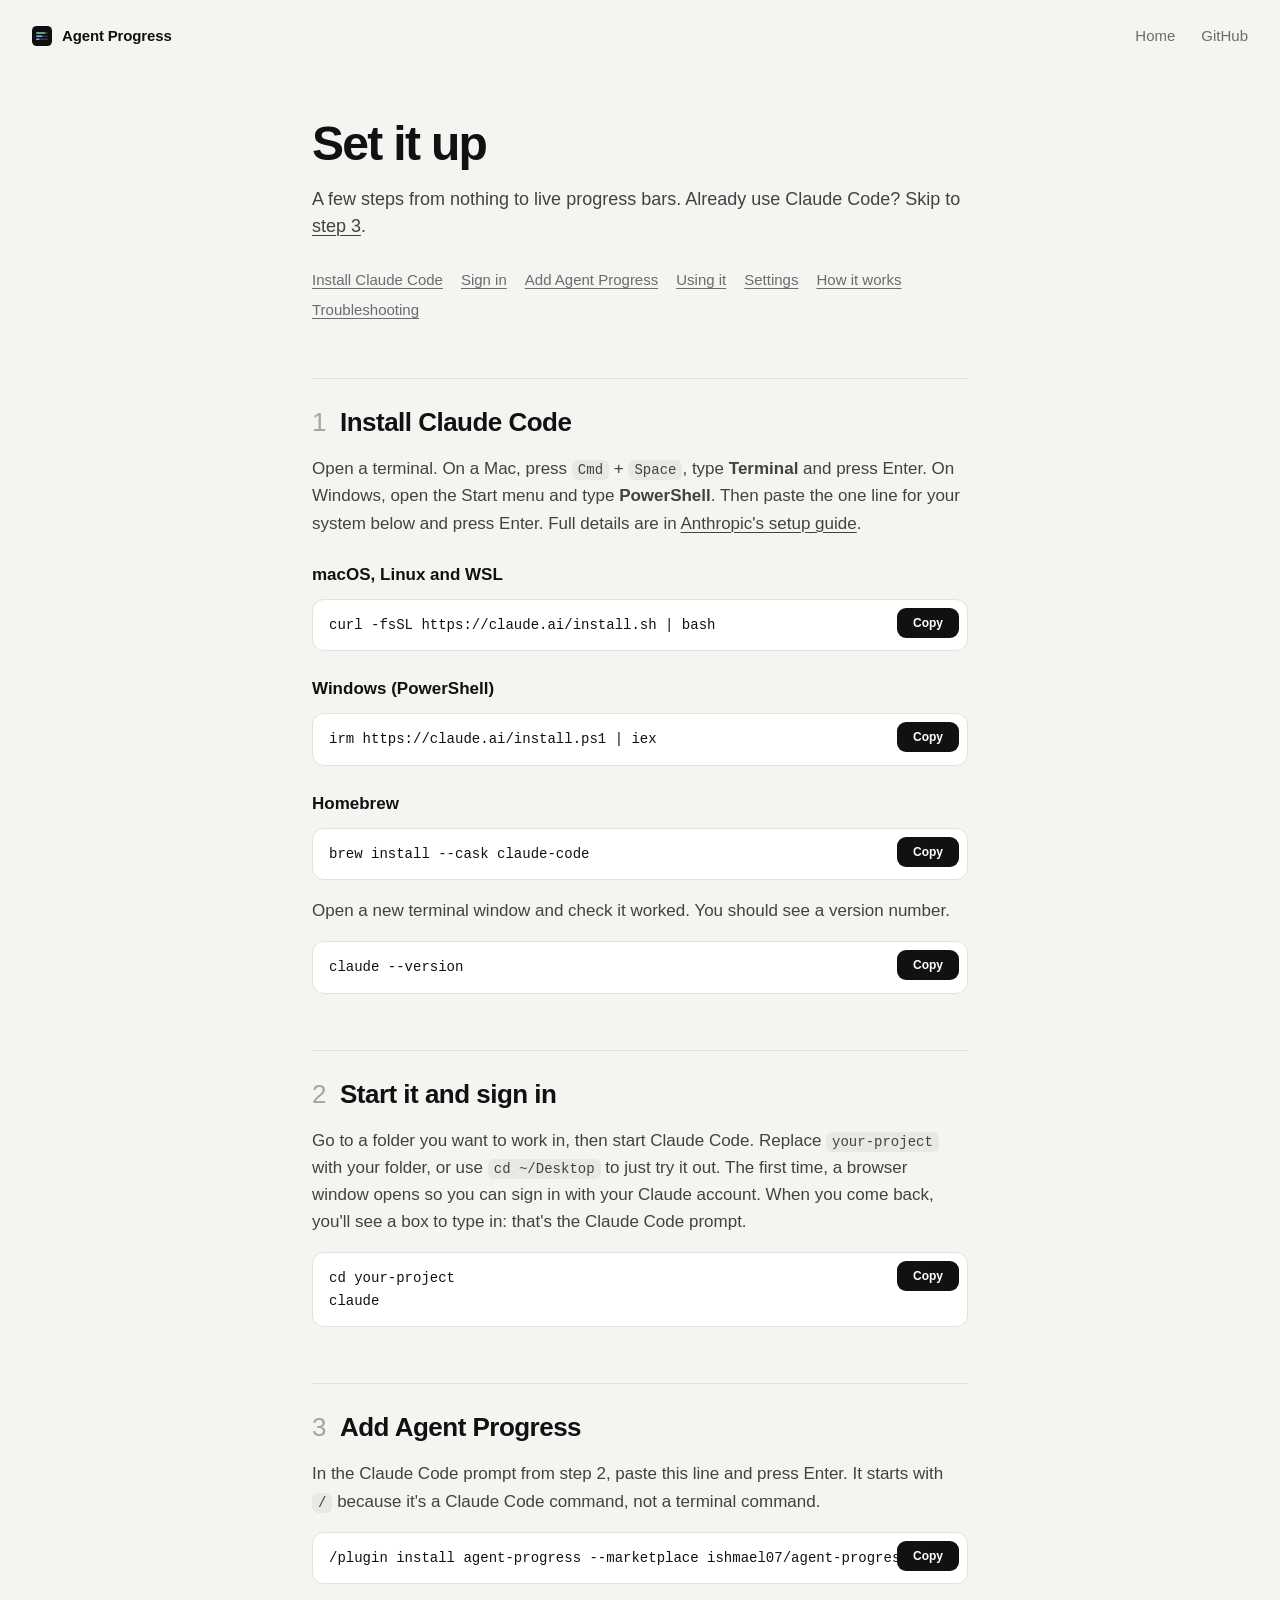
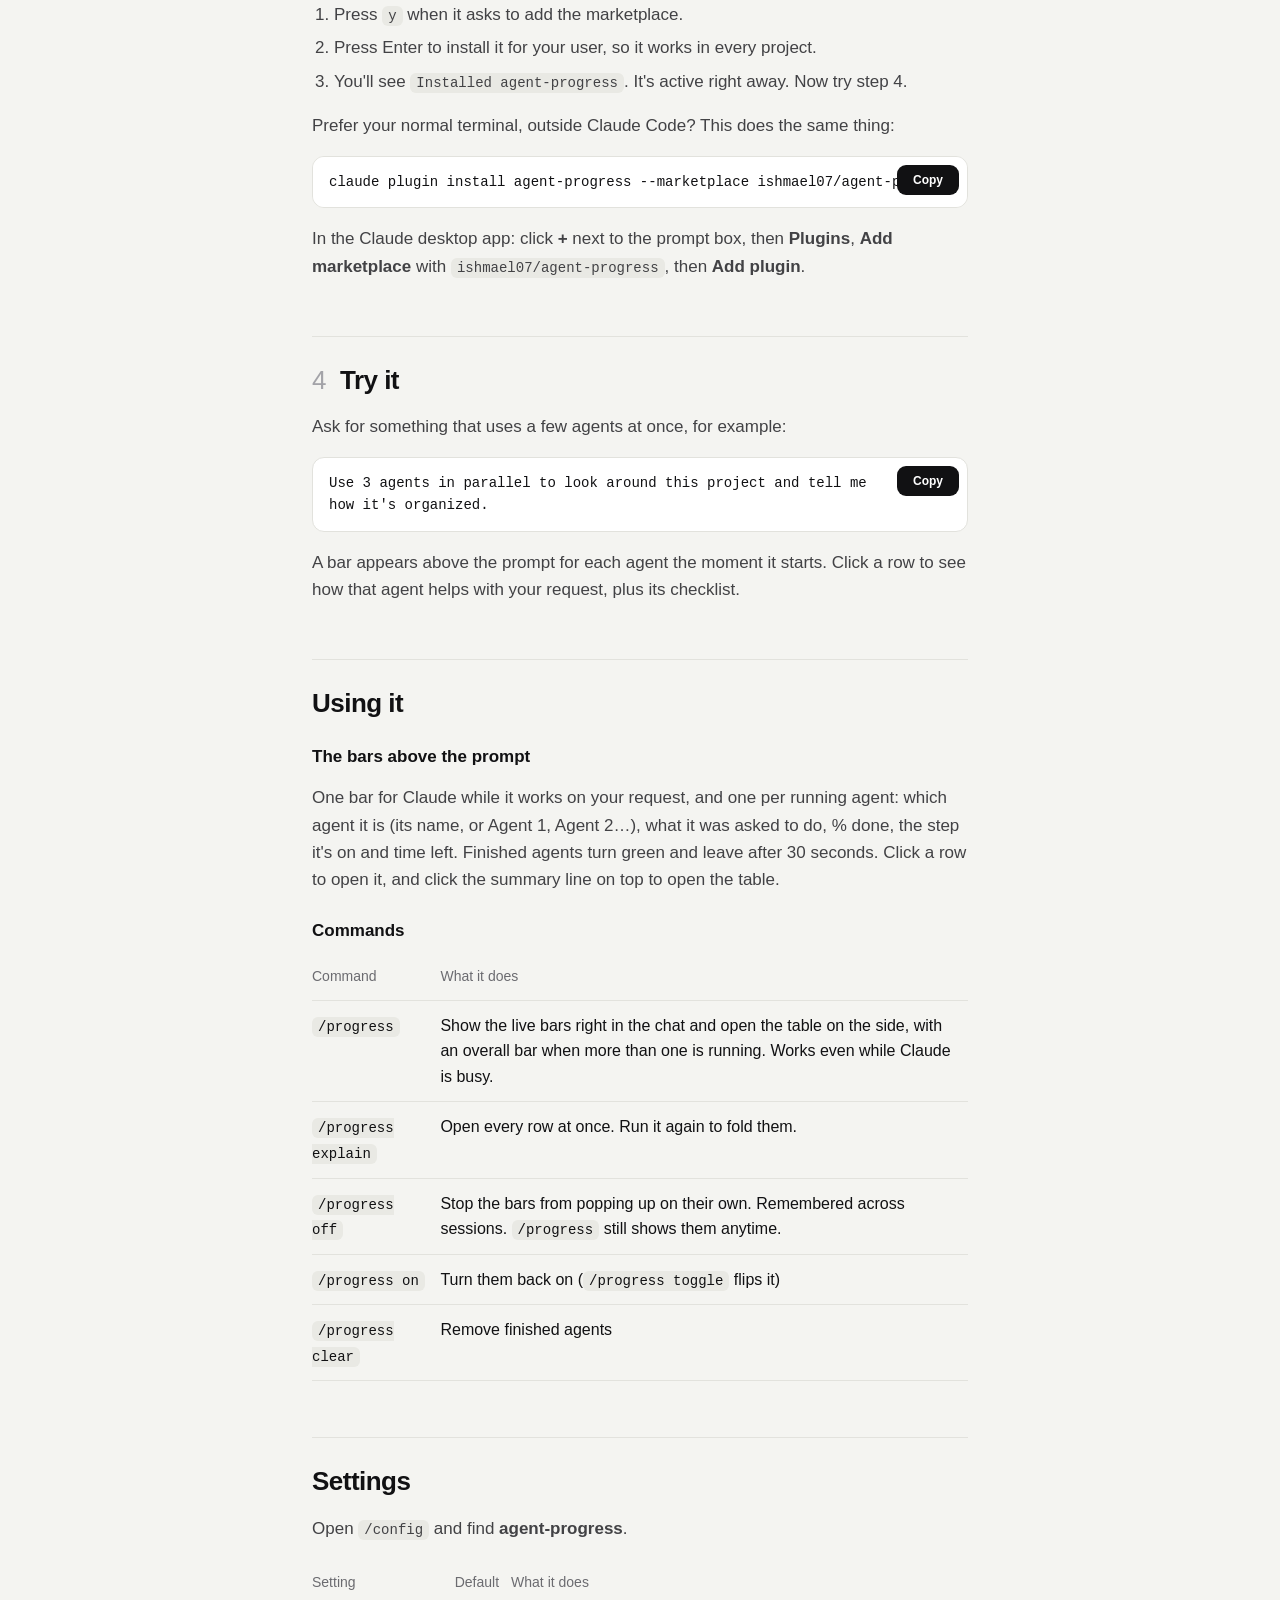
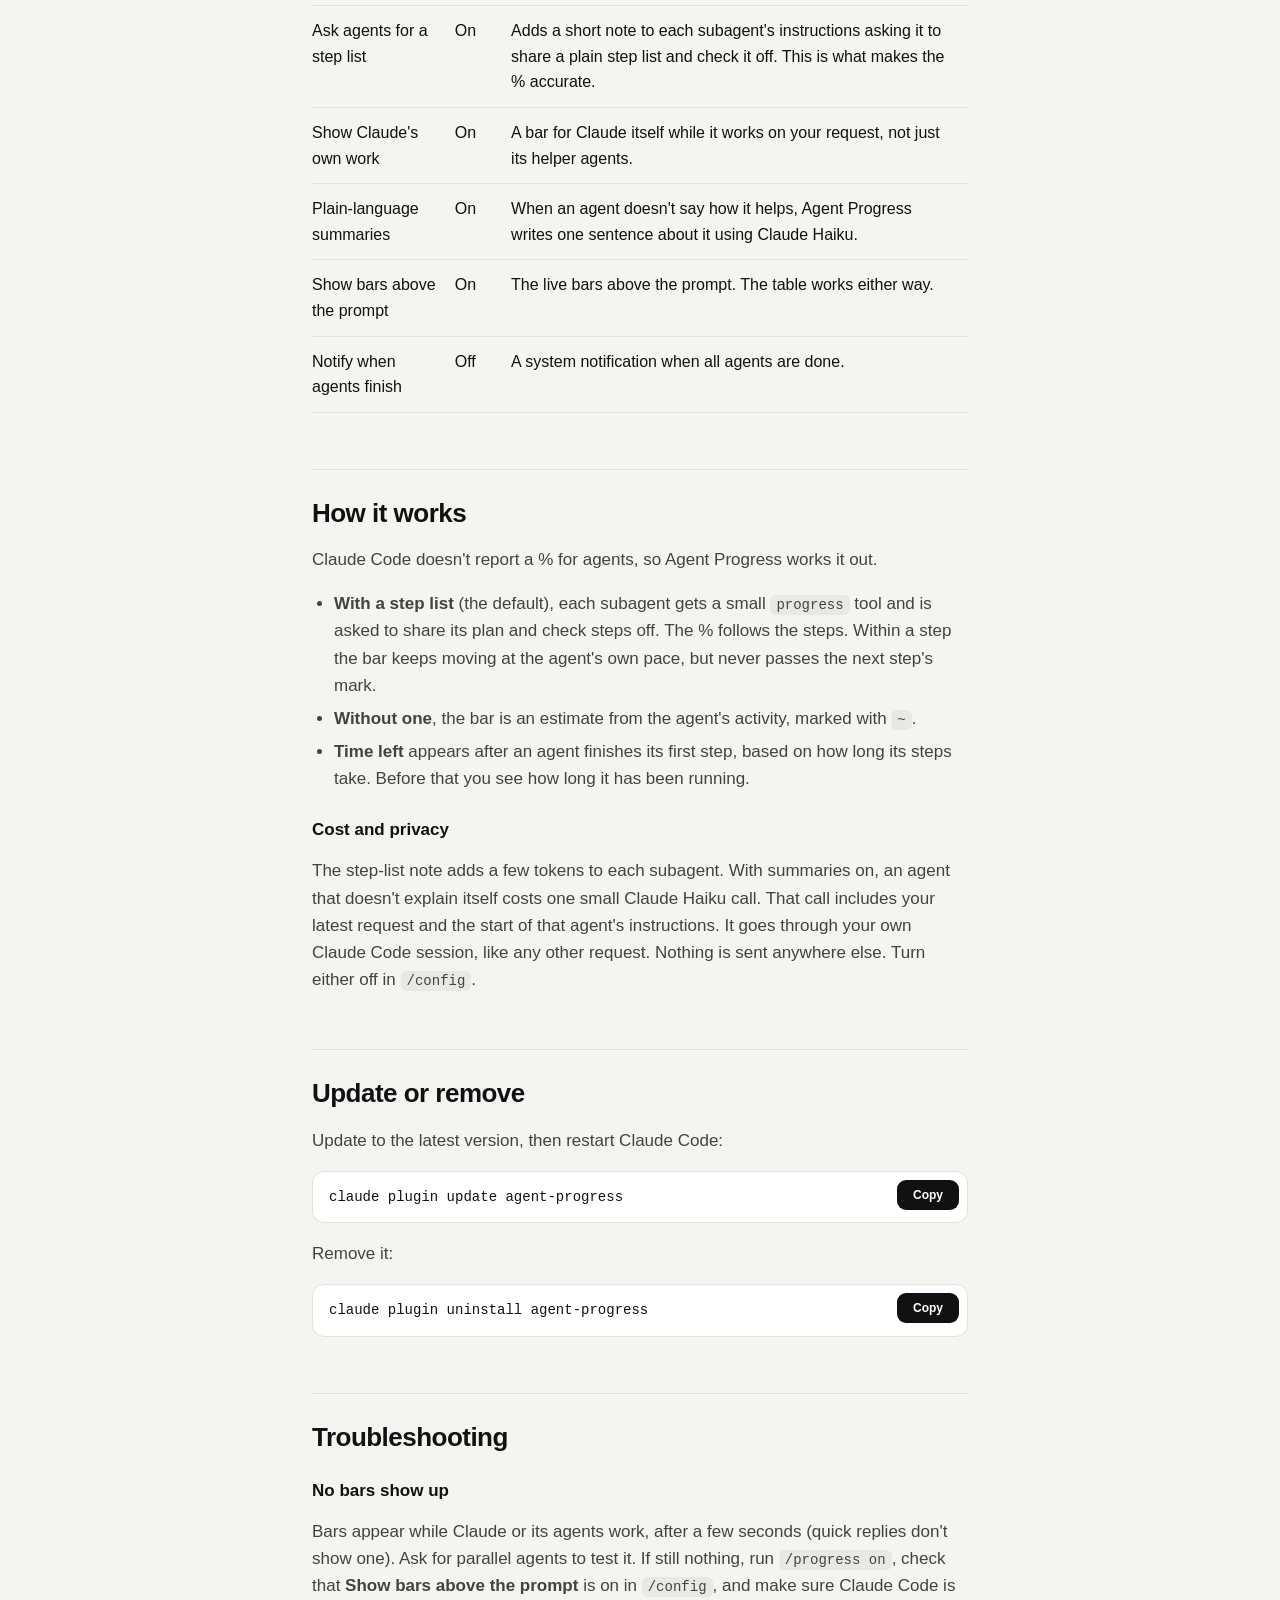
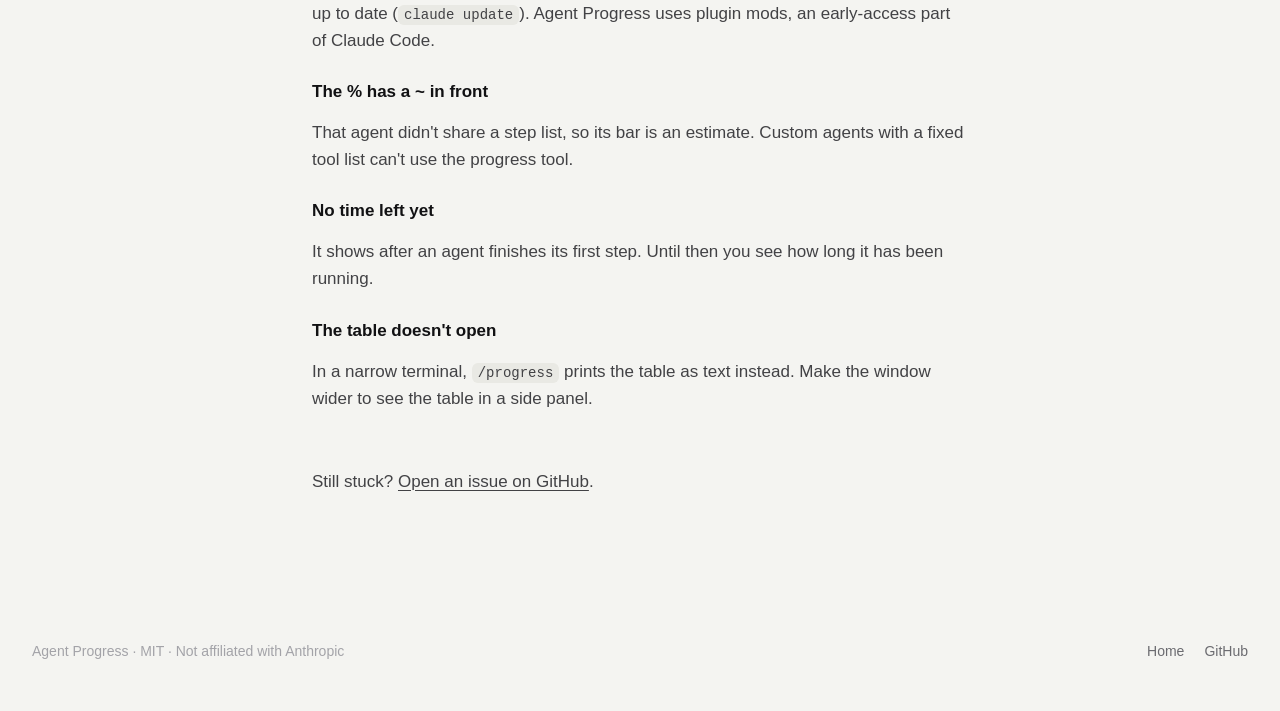
==== commit bba5e191: "New site and README demo: the whole terminal, recorded live - Site is one centered page: a live stat" ====
--- a/site/setup.html
+++ b/site/setup.html
@@ -9,14 +9,11 @@
   <link rel="stylesheet" href="assets/style.css">
 </head>
 <body>
-  <div class="reading" aria-hidden="true"><span></span></div>
-
   <header class="top">
     <a class="mark" href="./"><img src="assets/mark.svg" alt=""> Agent Progress</a>
     <nav>
       <a href="./">Home</a>
       <a href="https://github.com/ishmael07/agent-progress">GitHub</a>
-      <span class="ver">v1.1.2</span>
     </nav>
   </header>
 
--- a/site/assets/style.css
+++ b/site/assets/style.css
@@ -1,134 +1,81 @@
-/* Agent Progress — site. Quiet, editorial, real recordings; nothing decorative. */
+/* Agent Progress — one headline, one terminal. */
 
 :root {
-  --bg: #fbfbfa;
-  --ink: #1d1d1f;
-  --muted: #6e6e73;
-  --faint: #a1a1a6;
-  --line: #e6e6e3;
-  --code-bg: #f0f0ed;
-  --screen: #1e1e1e;
+  --bg: #f4f4f1;
+  --ink: #111113;
+  --muted: #6b6b70;
+  --faint: #a3a3a8;
+  --line: #e2e2dd;
+  --code-bg: #e9e9e4;
   --bar: #8b93ff;
+  --done: #5fb86f;
   --sans: -apple-system, BlinkMacSystemFont, "SF Pro Text", "Inter", "Segoe UI", Roboto, sans-serif;
   --display: -apple-system, BlinkMacSystemFont, "SF Pro Display", "Inter", "Segoe UI", Roboto, sans-serif;
   --mono: ui-monospace, "SF Mono", SFMono-Regular, Menlo, Consolas, monospace;
-  --ease: cubic-bezier(0.2, 0.8, 0.2, 1);
-  --page: 1180px;
 }
 
 * { box-sizing: border-box; }
 html { -webkit-text-size-adjust: 100%; }
-body {
-  margin: 0;
-  background: var(--bg);
-  color: var(--ink);
-  font: 17px/1.6 var(--sans);
-  -webkit-font-smoothing: antialiased;
-}
+body { margin: 0; background: var(--bg); color: var(--ink); font: 17px/1.6 var(--sans); -webkit-font-smoothing: antialiased; }
 a { color: inherit; text-underline-offset: 3px; text-decoration-thickness: 1px; }
 img, video { display: block; max-width: 100%; }
-::selection { background: rgba(139, 147, 255, 0.28); }
-
-/* The page's own progress bar: how far down you've read. */
-.reading { position: fixed; inset: 0 0 auto 0; height: 3px; z-index: 30; pointer-events: none; }
-.reading span { display: block; height: 100%; width: 0; background: var(--bar); }
+::selection { background: rgba(139, 147, 255, 0.3); }
 
 /* ---------- top ---------- */
-.top {
-  max-width: var(--page); margin: 0 auto; padding: 22px 32px;
-  display: flex; align-items: center; justify-content: space-between;
-  font-size: 15px;
-}
-.mark { display: flex; align-items: center; gap: 10px; text-decoration: none; font-weight: 600; letter-spacing: -0.01em; white-space: nowrap; }
+.top { max-width: 1320px; margin: 0 auto; padding: 24px 32px; display: flex; align-items: center; justify-content: space-between; font-size: 15px; }
+.mark { display: flex; align-items: center; gap: 10px; text-decoration: none; font-weight: 600; letter-spacing: -0.01em; }
 .mark img { width: 20px; height: 20px; }
-.top nav { display: flex; gap: 26px; align-items: center; }
+.top nav { display: flex; gap: 26px; }
 .top nav a { text-decoration: none; color: var(--muted); transition: color 0.2s; }
 .top nav a:hover { color: var(--ink); }
-.ver { font: 13px var(--mono); color: var(--faint); }
 
-/* ---------- hero: words left, the real thing right ---------- */
-.hero {
-  max-width: var(--page); margin: 0 auto; padding: 40px 32px 96px;
-  display: grid; grid-template-columns: minmax(320px, 420px) minmax(0, 1fr);
-  gap: 64px; align-items: center;
-  min-height: calc(100vh - 70px);
-}
-.kicker { margin: 0 0 18px; font-size: 15px; color: var(--muted); }
-h1 {
-  margin: 0;
-  font: 600 clamp(40px, 5.2vw, 60px)/1.04 var(--display);
-  letter-spacing: -0.035em;
-}
-.sub { margin: 22px 0 0; font-size: 19px; line-height: 1.55; color: var(--muted); }
+/* ---------- intro: centered, short ---------- */
+.intro { max-width: 860px; margin: 0 auto; padding: 72px 32px 56px; text-align: center; }
 
-.install {
-  margin-top: 36px; display: flex; align-items: center; gap: 10px;
-  border: 1px solid var(--line); border-radius: 12px; background: #fff;
-  padding: 6px 6px 6px 16px;
-}
-.install code { flex: 1; min-width: 0; font: 13px/1.5 var(--mono); color: var(--ink); white-space: nowrap; overflow-x: auto; scrollbar-width: none; }
+/* the plugin's own status line, live */
+.live { display: inline-flex; align-items: center; gap: 12px; margin: 0 0 30px; padding: 8px 16px; border-radius: 999px; background: #fff; border: 1px solid var(--line); font: 13px var(--mono); color: var(--muted); white-space: nowrap; }
+.live-who { color: var(--ink); min-width: 23ch; text-align: left; }
+.live-bar { width: 96px; height: 8px; border-radius: 2px; background: #e4e4ef; overflow: hidden; }
+.live-bar i { display: block; height: 100%; width: 0; background: var(--bar); transition: width 0.1s linear, background 0.3s; }
+.live.is-done .live-bar i { background: var(--done); }
+.live-pct { min-width: 4ch; text-align: right; color: var(--ink); }
+.live-left { min-width: 10ch; text-align: left; }
+
+h1 { margin: 0; font: 650 clamp(44px, 7vw, 84px)/1.0 var(--display); letter-spacing: -0.045em; }
+.sub { margin: 24px auto 0; max-width: 640px; font-size: 20px; line-height: 1.5; color: var(--muted); }
+
+.install { margin: 36px auto 0; max-width: 600px; display: flex; align-items: center; gap: 10px; border: 1px solid var(--line); border-radius: 14px; background: #fff; padding: 6px 6px 6px 18px; text-align: left; }
+.install code { flex: 1; min-width: 0; font: 13px/1.5 var(--mono); white-space: nowrap; overflow-x: auto; scrollbar-width: none; }
 .install code::-webkit-scrollbar { display: none; }
-.copy {
-  flex: none; height: 34px; padding: 0 14px; border-radius: 8px; border: 0; cursor: pointer;
-  background: var(--ink); color: #fff; font: 600 13px var(--sans);
-  transition: opacity 0.2s;
-}
+.copy { flex: none; height: 36px; padding: 0 16px; border-radius: 9px; border: 0; cursor: pointer; background: var(--ink); color: #fff; font: 600 13px var(--sans); transition: opacity 0.2s; }
 .copy:hover { opacity: 0.85; }
 .copy.done { background: #2f9e55; }
-.links { margin: 22px 0 0; display: flex; gap: 22px; font-size: 15px; }
-.links a { color: var(--muted); }
-.links a:hover { color: var(--ink); }
 
-.screen {
-  margin: 0; border-radius: 16px; overflow: hidden; background: var(--screen);
-  box-shadow: 0 1px 2px rgba(0, 0, 0, 0.06), 0 30px 60px -30px rgba(0, 0, 0, 0.35);
-}
-.screen video, .screen img { width: 100%; height: auto; }
-.caption { margin: 14px 2px 0; font-size: 14px; color: var(--faint); }
+/* ---------- the terminal: the whole point ---------- */
+.term { max-width: 1240px; margin: 0 auto; padding: 0 32px; filter: drop-shadow(0 40px 50px rgba(0, 0, 0, 0.22)) drop-shadow(0 2px 4px rgba(0, 0, 0, 0.08)); }
+.term-bar { position: relative; height: 38px; display: flex; align-items: center; justify-content: center; border-radius: 12px 12px 0 0; background: #2b2b2b; border-bottom: 1px solid #111; }
+.dots { position: absolute; left: 14px; display: flex; gap: 8px; }
+.dots i { width: 12px; height: 12px; border-radius: 50%; background: #ff5f57; }
+.dots i:nth-child(2) { background: #febc2e; }
+.dots i:nth-child(3) { background: #28c840; }
+.term-title { font: 500 13px var(--sans); color: #9a9a9a; }
+.term video { width: 100%; height: auto; background: #1e1e1e; border-radius: 0 0 12px 12px; }
 
-/* ---------- editorial sections: a short heading left, the content right ---------- */
-.section {
-  max-width: var(--page); margin: 0 auto; padding: 88px 32px;
-  display: grid; grid-template-columns: minmax(220px, 320px) minmax(0, 1fr); gap: 64px;
-  border-top: 1px solid var(--line);
-}
-.section h2 { margin: 0; font: 600 28px/1.15 var(--display); letter-spacing: -0.02em; }
-.section .note { margin: 12px 0 0; color: var(--muted); font-size: 16px; }
-
-.shots { display: grid; gap: 44px; }
-.shot h3 { margin: 0 0 4px; font: 600 17px var(--sans); }
-.shot p { margin: 0 0 16px; color: var(--muted); }
-
-.cmds { margin: 0; }
-.cmds div { display: grid; grid-template-columns: 200px minmax(0, 1fr); gap: 24px; padding: 16px 0; border-bottom: 1px solid var(--line); }
-.cmds div:first-child { padding-top: 0; }
-.cmds dt { margin: 0; }
-.cmds dd { margin: 0; color: #424245; }
-.k { font: 14px var(--mono); background: var(--code-bg); padding: 3px 8px; border-radius: 6px; }
-
-.prose p { margin: 0 0 16px; color: #424245; max-width: 640px; }
-.prose p:last-child { margin-bottom: 0; }
-.prose b { color: var(--ink); font-weight: 600; }
-
-.versions { display: grid; grid-template-columns: 1fr 1fr; gap: 20px; }
-.versions figure { margin: 0; }
-.versions figcaption { margin-top: 10px; font-size: 14px; color: var(--muted); }
-.versions figcaption b { color: var(--ink); margin-right: 6px; }
+/* ---------- three commands, one line each ---------- */
+.cmds { max-width: 1240px; margin: 0 auto; padding: 72px 32px 24px; display: flex; justify-content: center; gap: 48px; flex-wrap: wrap; }
+.cmds p { margin: 0; color: var(--muted); font-size: 15px; }
+.cmds code { font: 14px var(--mono); color: var(--ink); margin-right: 8px; }
 
 /* ---------- footer ---------- */
-.foot {
-  max-width: var(--page); margin: 0 auto; padding: 40px 32px 56px;
-  border-top: 1px solid var(--line);
-  display: flex; justify-content: space-between; gap: 16px; flex-wrap: wrap;
-  font-size: 14px; color: var(--faint);
-}
+.foot { max-width: 1320px; margin: 0 auto; padding: 56px 32px 48px; display: flex; justify-content: space-between; gap: 16px; flex-wrap: wrap; font-size: 14px; color: var(--faint); }
 .foot a { color: var(--muted); text-decoration: none; }
 .foot a:hover { color: var(--ink); }
-.foot nav { display: flex; gap: 18px; }
+.foot nav { display: flex; gap: 20px; }
 
 /* ---------- setup guide ---------- */
 .doc { max-width: 720px; margin: 0 auto; padding: 48px 32px 72px; }
-.doc h1 { font-size: clamp(36px, 5vw, 48px); }
+.doc h1 { font-size: clamp(36px, 5vw, 48px); letter-spacing: -0.035em; }
+.doc .sub { margin: 18px 0 0; max-width: none; font-size: 18px; }
 .toc { display: flex; flex-wrap: wrap; gap: 6px 18px; margin: 28px 0 8px; font-size: 15px; }
 .toc a { color: var(--muted); }
 .toc a:hover { color: var(--ink); }
@@ -147,29 +94,23 @@
 .doc th { color: var(--muted); font-weight: 500; font-size: 14px; }
 .n { display: inline-block; min-width: 28px; color: var(--faint); font-weight: 500; }
 
-/* ---------- motion: quiet, once ---------- */
-.fade { opacity: 0; transform: translateY(10px); transition: opacity 0.7s var(--ease), transform 0.7s var(--ease); }
-.fade.in { opacity: 1; transform: none; }
-.d1 { transition-delay: 0.06s; } .d2 { transition-delay: 0.12s; } .d3 { transition-delay: 0.18s; } .d4 { transition-delay: 0.24s; }
-
-/* ---------- smaller screens: the recording first, then the words ---------- */
-@media (max-width: 920px) {
-  .hero { grid-template-columns: 1fr; gap: 36px; min-height: 0; padding-top: 12px; }
-  .hero-media { order: -1; }
-  .section { grid-template-columns: 1fr; gap: 28px; padding: 64px 24px; }
-  .cmds div { grid-template-columns: 1fr; gap: 6px; }
-  .versions { grid-template-columns: 1fr; }
-  .top { padding: 18px 24px; }
-  .hero, .foot, .doc { padding-left: 24px; padding-right: 24px; }
-}
-@media (max-width: 520px) {
-  .top nav { gap: 16px; font-size: 14px; }
-  .top nav a[href="#commands"] { display: none; }
-  .ver { display: none; }
+/* ---------- smaller screens ---------- */
+@media (max-width: 720px) {
+  .top { padding: 18px 20px; }
+  .intro { padding: 40px 20px 40px; }
+  .live-left { display: none; }
+  .live-who { min-width: 0; }
+  .term, .cmds, .foot, .doc { padding-left: 20px; padding-right: 20px; }
+  .term-bar { height: 26px; }
+  .dots { left: 10px; gap: 6px; }
+  .dots i { width: 9px; height: 9px; }
+  .term-title { font-size: 11px; }
+  .cmds { flex-direction: column; align-items: center; gap: 14px; padding-top: 48px; }
   .install { flex-direction: column; align-items: stretch; padding: 12px; }
   .install code { white-space: normal; word-break: break-all; }
   .copy { width: 100%; }
 }
-@media (prefers-reduced-motion: reduce) {
-  .fade { opacity: 1; transform: none; transition: none; }
+@media (max-width: 420px) {
+  .live { font-size: 11px; gap: 8px; padding: 6px 12px; }
+  .live-bar { width: 56px; }
 }
